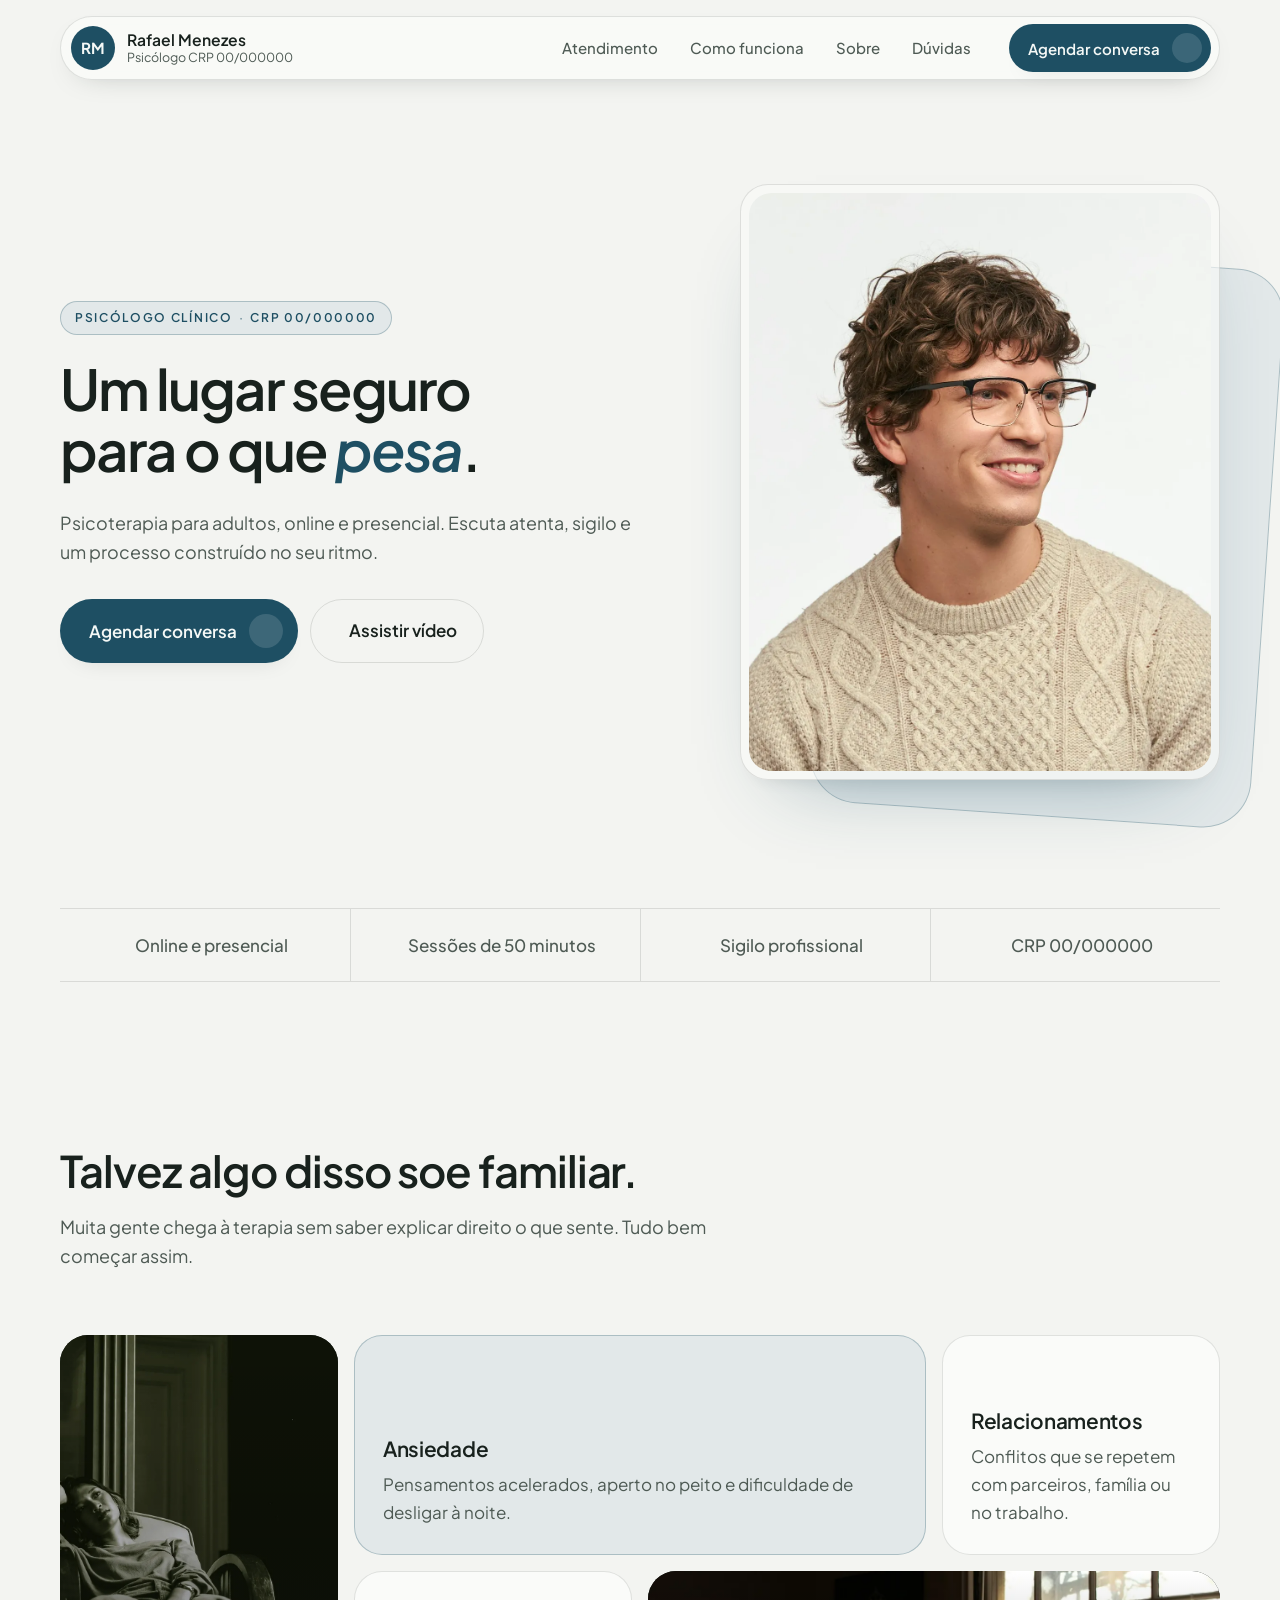
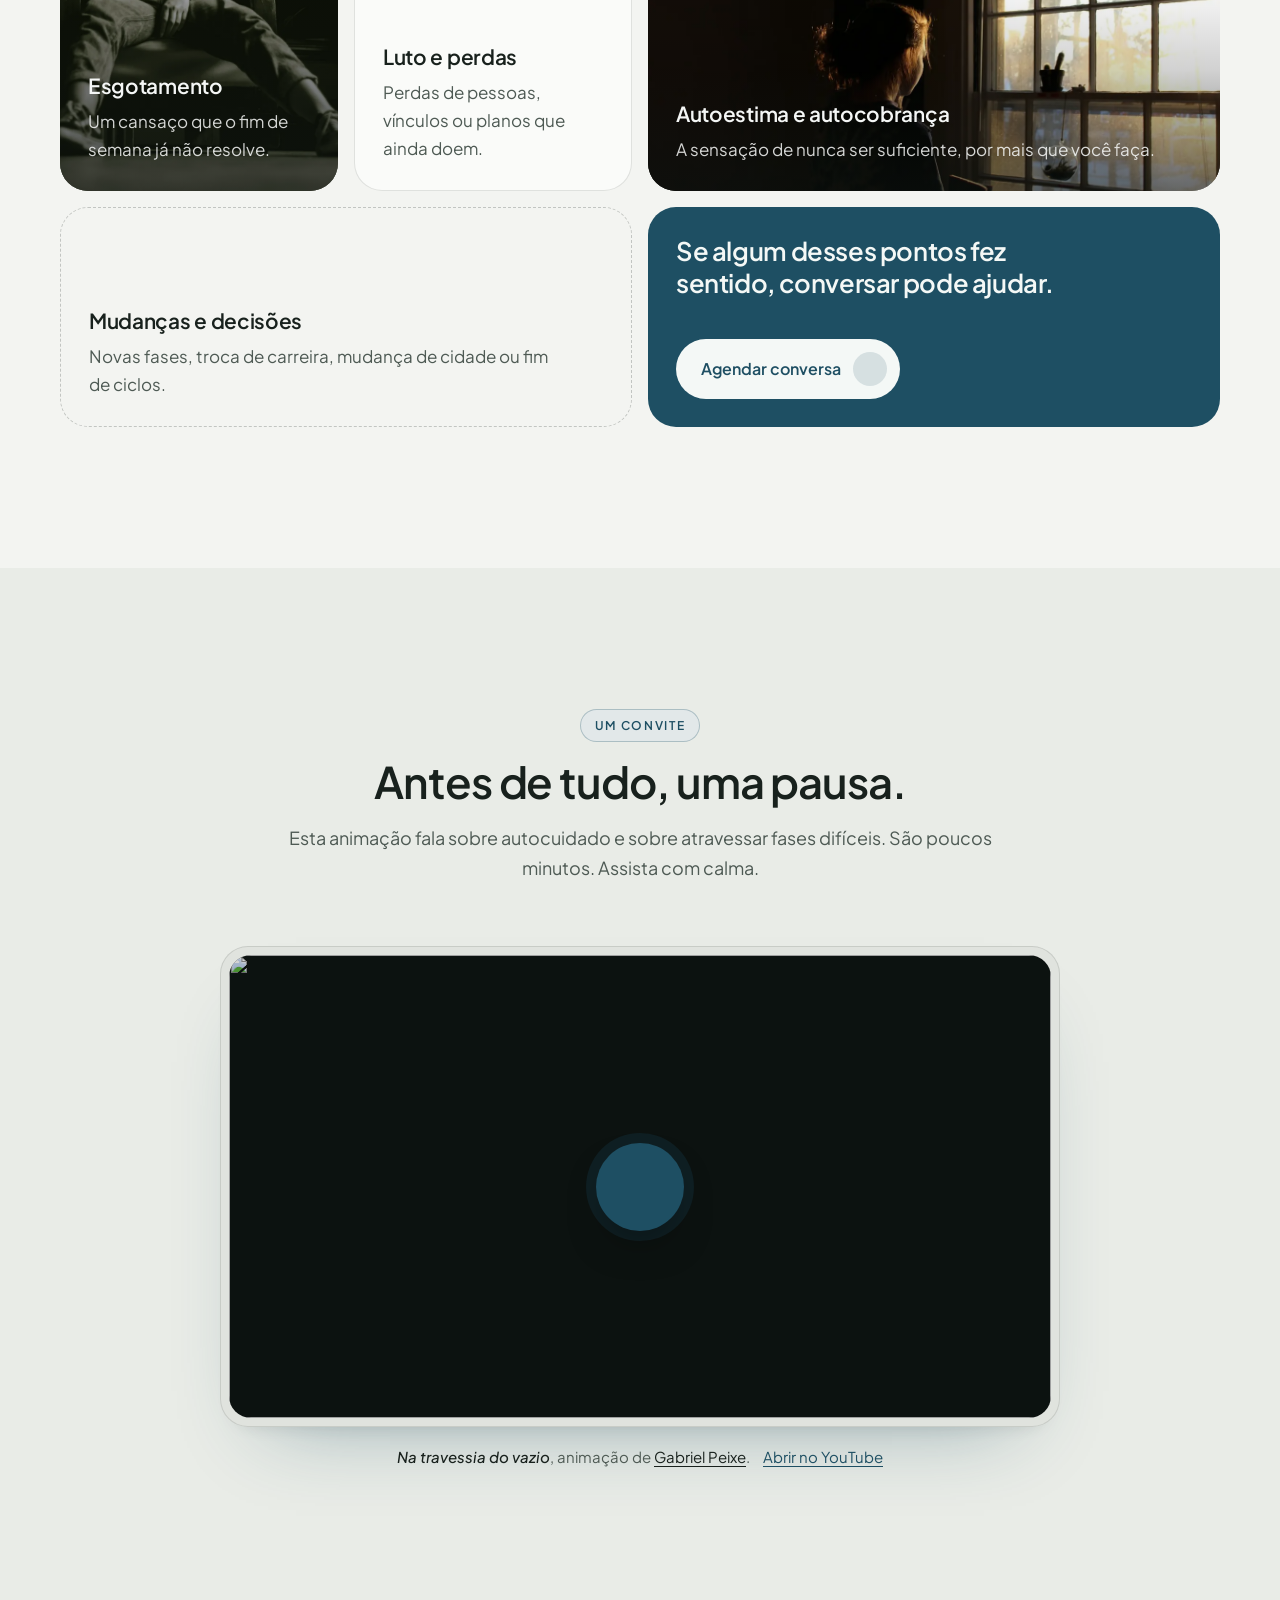
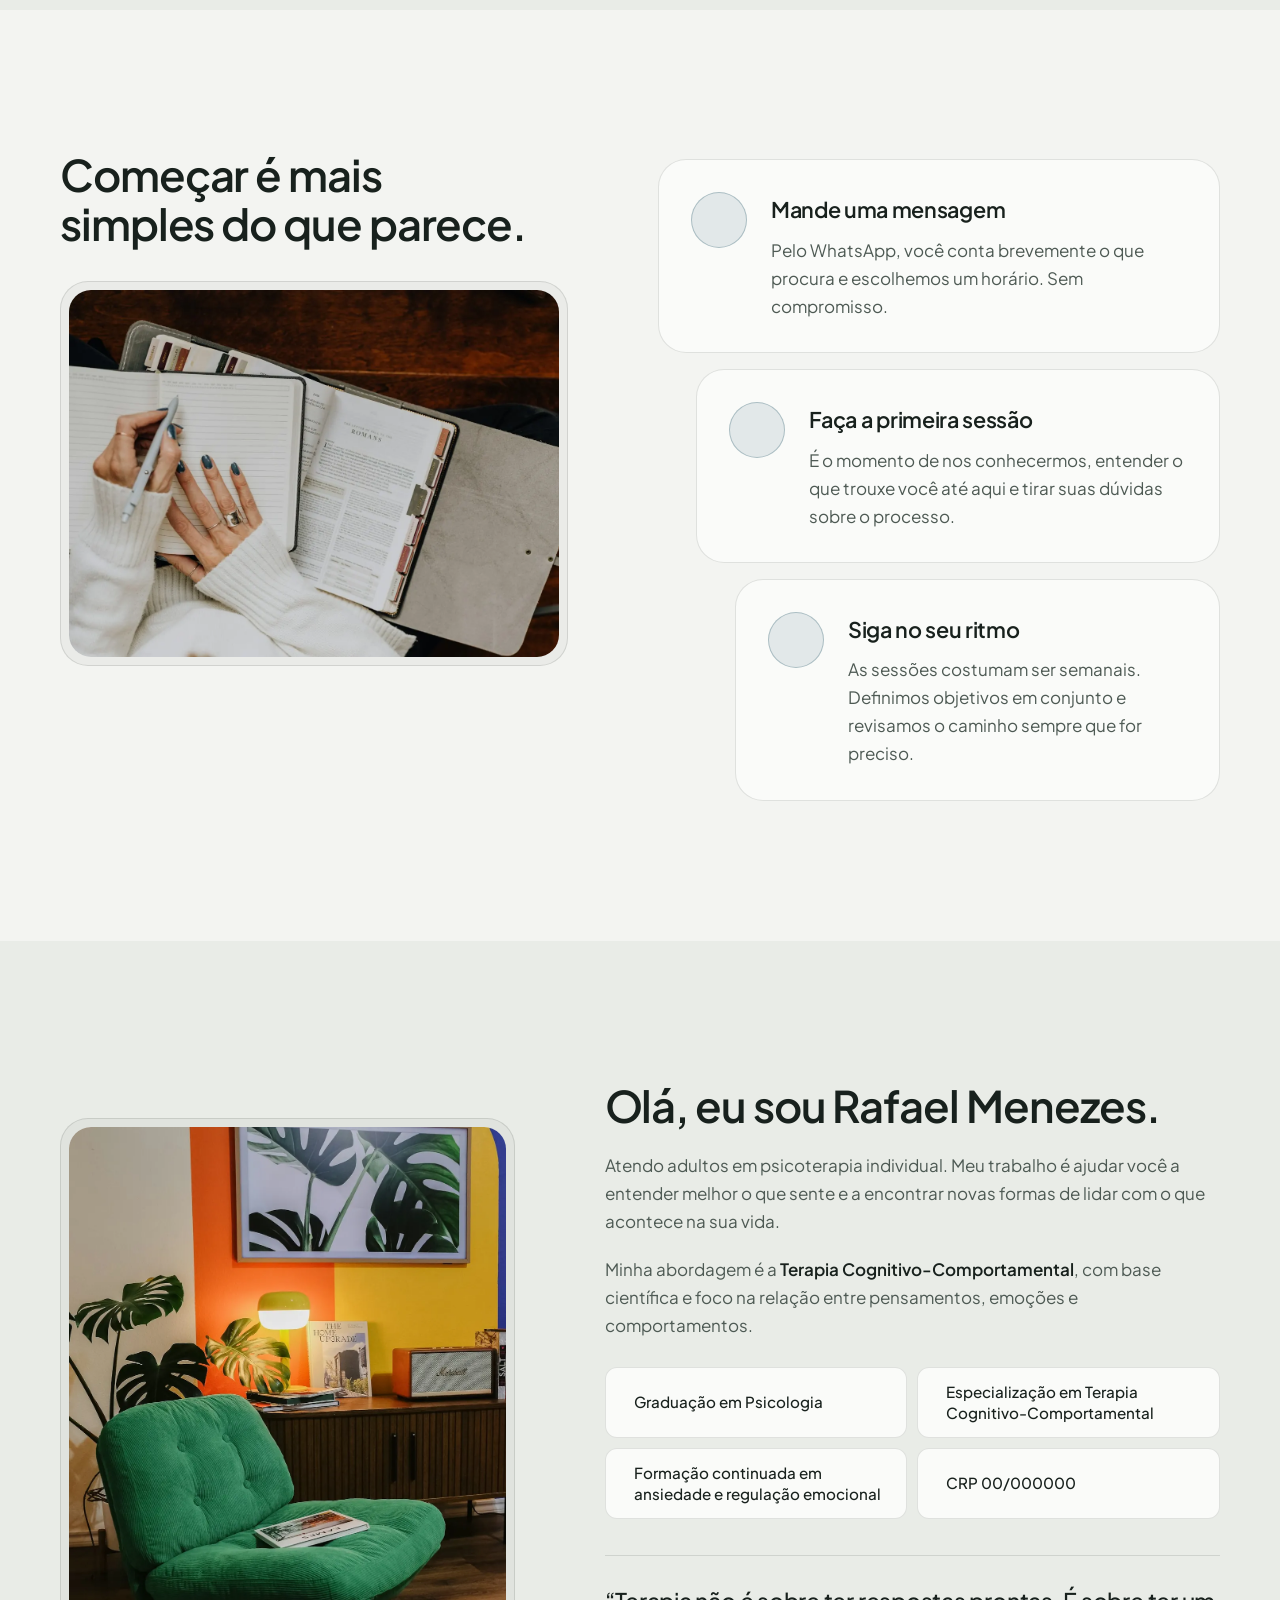
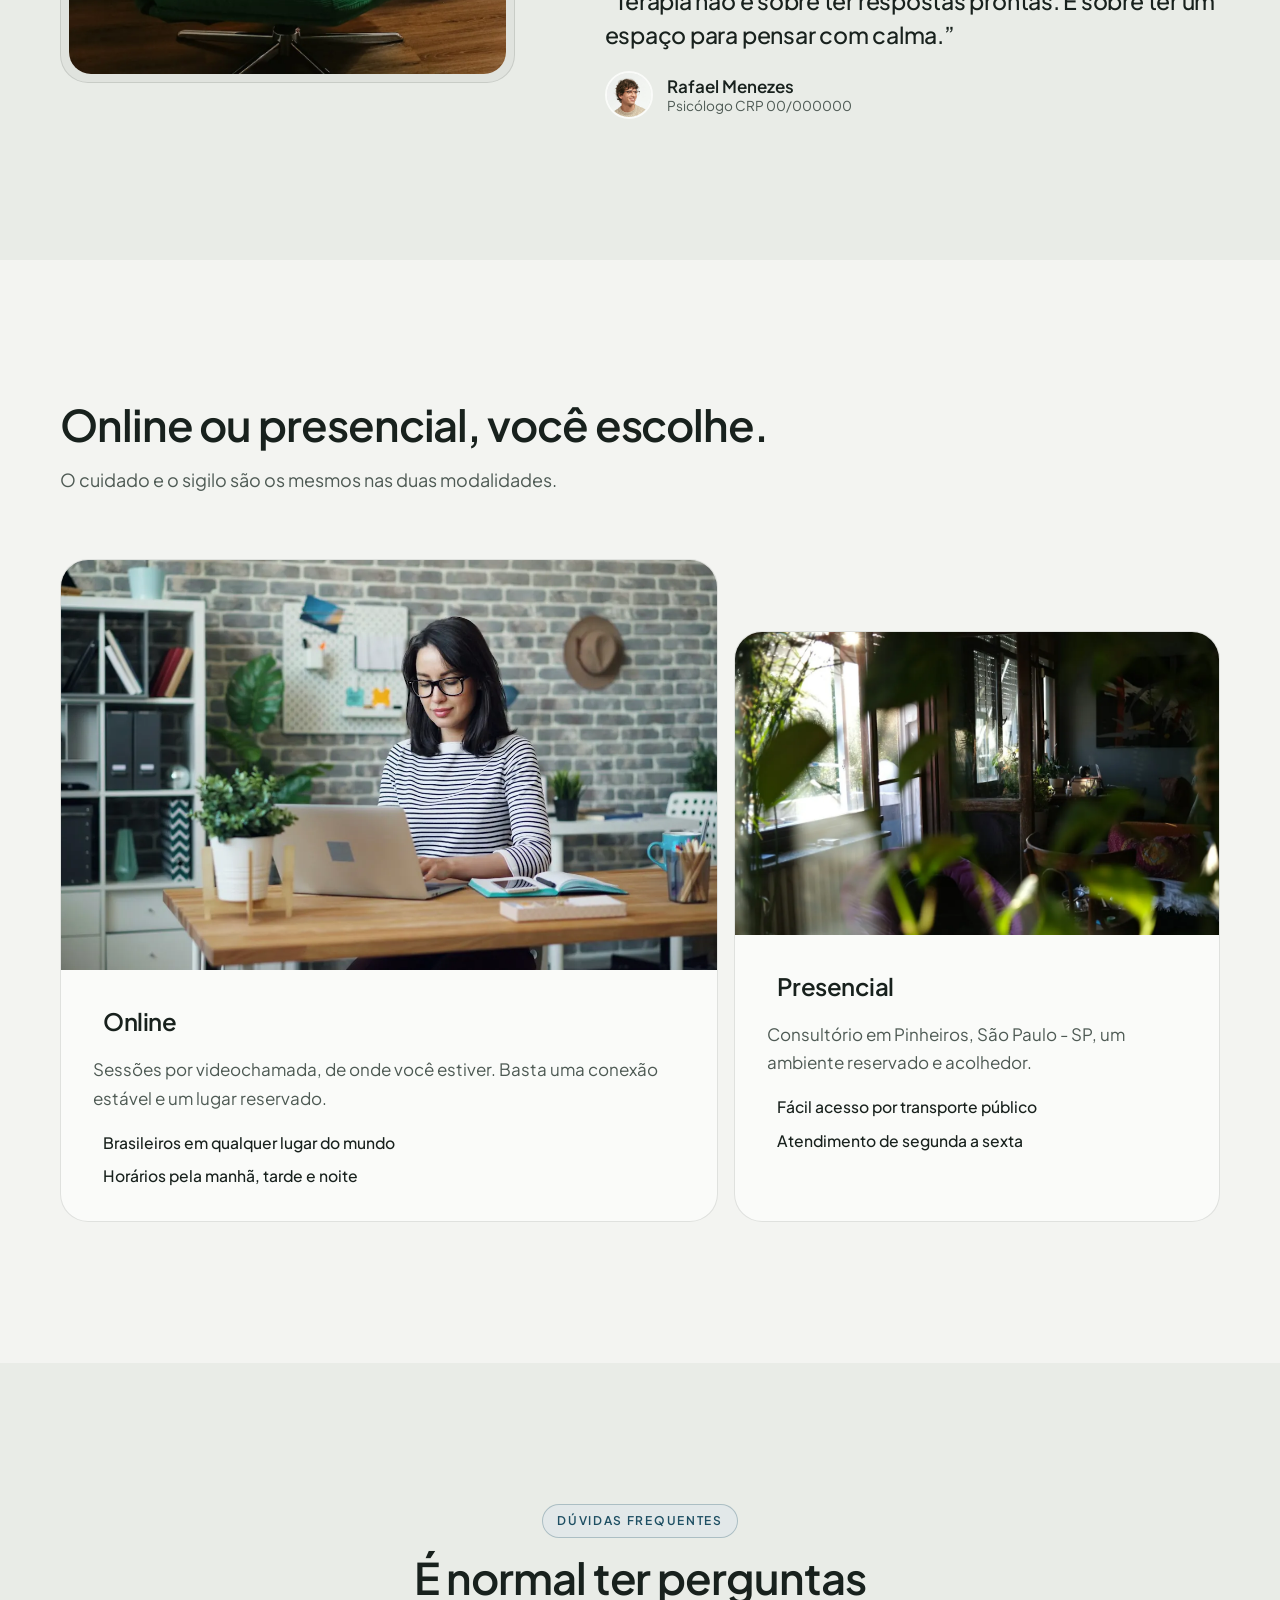
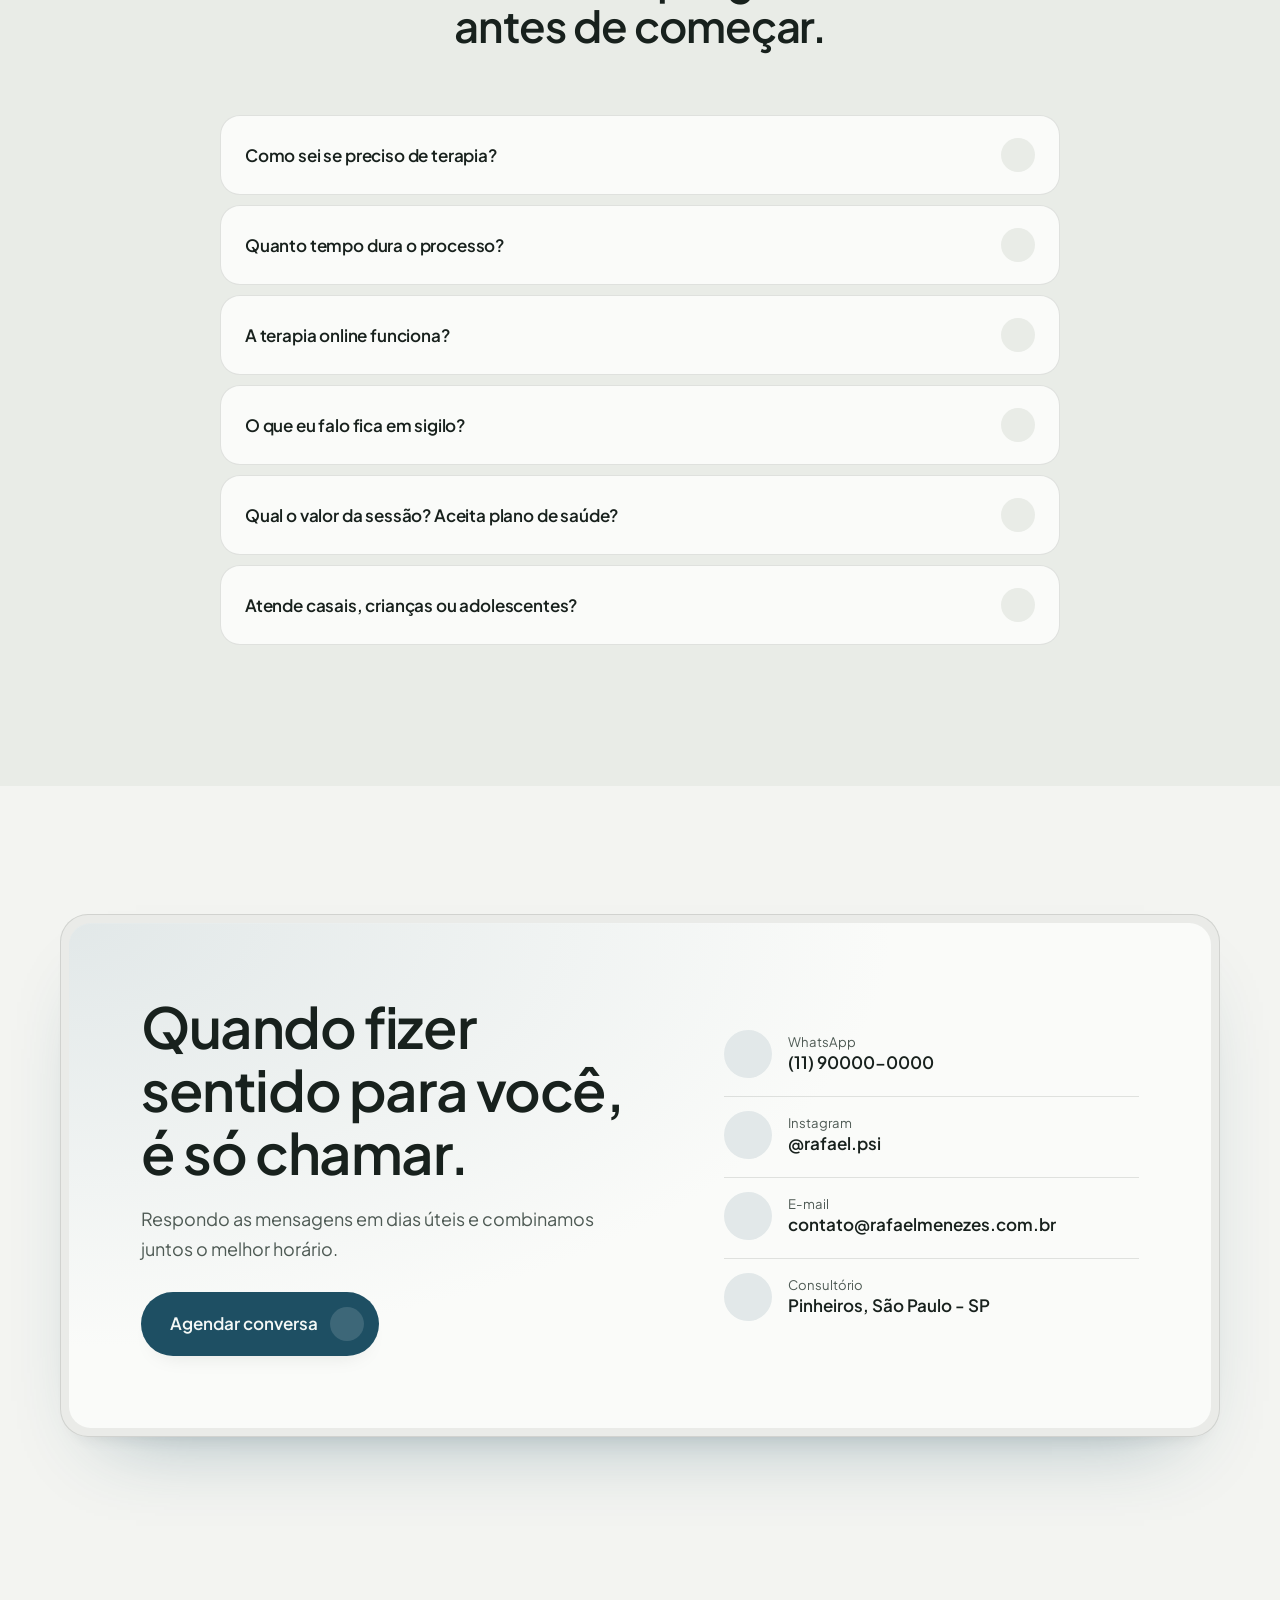
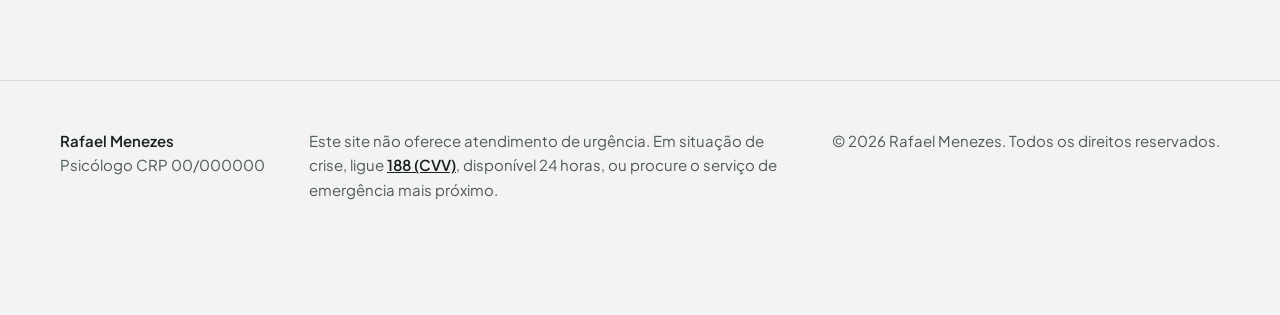
==== psicologo/index.html @ 0beab561 "Separa as páginas em links próprios e remove a personalização Psicóloga e psicólogo passam a ter pas" ====
<!doctype html>
<html lang="pt-BR" data-cor="petroleo">
<head>
  <meta charset="utf-8">
  <meta name="viewport" content="width=device-width, initial-scale=1">
  <title>Rafael Menezes | Psicólogo</title>
  <meta name="description" content="Psicoterapia para adultos, online e presencial. Escuta atenta, sigilo e um processo construído no seu ritmo.">
  <meta name="theme-color" content="#F3F4F1" media="(prefers-color-scheme: light)">
  <meta name="theme-color" content="#0F1412" media="(prefers-color-scheme: dark)">

  <meta property="og:type" content="website">
  <meta property="og:title" content="Rafael Menezes | Psicólogo">
  <meta property="og:description" content="Psicoterapia para adultos, online e presencial.">
  <meta property="og:image" content="../assets/img/psicologo.webp">

  <link rel="icon" href="data:image/svg+xml,%3Csvg xmlns=%22http://www.w3.org/2000/svg%22 viewBox=%220 0 64 64%22%3E%3Ccircle cx=%2232%22 cy=%2232%22 r=%2232%22 fill=%22%231E4F63%22/%3E%3Cpath d=%22M32 46c-9-6-14-11-14-17a7 7 0 0 1 14-2 7 7 0 0 1 14 2c0 6-5 11-14 17z%22 fill=%22%23F4F8F6%22/%3E%3C/svg%3E">
  <link rel="preconnect" href="https://fonts.googleapis.com">
  <link rel="preconnect" href="https://fonts.gstatic.com" crossorigin>
  <link href="https://fonts.googleapis.com/css2?family=Plus+Jakarta+Sans:ital,wght@0,400;0,500;0,600;0,700;1,500;1,600&display=swap" rel="stylesheet">
  <link rel="preload" as="image" href="../assets/img/psicologo.webp">
  <link rel="stylesheet" href="../assets/css/style.css">
  <script src="https://unpkg.com/@phosphor-icons/web@2.1.1" defer></script>
  <script>document.documentElement.classList.add('js');</script>
</head>
<body>

  <a class="skip-link" href="#conteudo">Pular para o conteúdo</a>

  <!-- NAVEGAÇÃO -->
  <header class="nav" id="topo">
    <div class="nav__pill">
      <a href="#topo" class="brand" aria-label="Início">
        <span class="brand__mark" aria-hidden="true">RM</span>
        <span class="brand__text">
          <strong>Rafael Menezes</strong>
          <small><span>Psicólogo</span> <span>CRP 00/000000</span></small>
        </span>
      </a>

      <nav class="nav__links" aria-label="Seções">
        <a href="#atendimento">Atendimento</a>
        <a href="#como-funciona">Como funciona</a>
        <a href="#sobre">Sobre</a>
        <a href="#duvidas">Dúvidas</a>
      </nav>

      <a class="btn btn--primary btn--sm nav__cta" href="https://wa.me/5511900000000?text=Ol%C3%A1%2C%20Rafael%21%20Encontrei%20seu%20site%20e%20gostaria%20de%20agendar%20uma%20conversa." target="_blank" rel="noopener">
        Agendar conversa
        <span class="btn__icon"><i class="ph-light ph-arrow-up-right"></i></span>
      </a>

      <button class="nav__toggle" type="button" aria-label="Abrir menu" aria-expanded="false" aria-controls="menu-mobile">
        <span></span><span></span>
      </button>
    </div>

    <div class="menu-mobile" id="menu-mobile" hidden>
      <nav aria-label="Menu">
        <a href="#atendimento">Atendimento</a>
        <a href="#como-funciona">Como funciona</a>
        <a href="#sobre">Sobre</a>
        <a href="#duvidas">Dúvidas</a>
        <a href="https://wa.me/5511900000000?text=Ol%C3%A1%2C%20Rafael%21%20Encontrei%20seu%20site%20e%20gostaria%20de%20agendar%20uma%20conversa." target="_blank" rel="noopener" class="btn btn--primary">
          Agendar conversa
          <span class="btn__icon"><i class="ph-light ph-arrow-up-right"></i></span>
        </a>
      </nav>
    </div>
  </header>

  <main id="conteudo">

    <!-- HERO -->
    <section class="hero" id="hero">
      <div class="container hero__grid">
        <div class="hero__copy">
          <p class="eyebrow load-in" style="--i:0"><span>Psicólogo clínico</span> <span class="sep" aria-hidden="true">·</span> <span>CRP 00/000000</span></p>
          <h1 class="hero__title load-in" style="--i:1">Um lugar seguro para o que <em>pesa</em>.</h1>
          <p class="hero__sub load-in" style="--i:2">Psicoterapia para adultos, online e presencial. Escuta atenta, sigilo e um processo construído no seu ritmo.</p>
          <div class="hero__actions load-in" style="--i:3">
            <a class="btn btn--primary btn--lg" href="https://wa.me/5511900000000?text=Ol%C3%A1%2C%20Rafael%21%20Encontrei%20seu%20site%20e%20gostaria%20de%20agendar%20uma%20conversa." target="_blank" rel="noopener">
              Agendar conversa
              <span class="btn__icon"><i class="ph-light ph-arrow-up-right"></i></span>
            </a>
            <a class="btn btn--ghost btn--lg" href="#pausa">
              <i class="ph-light ph-play-circle"></i>
              Assistir vídeo
            </a>
          </div>
        </div>

        <div class="hero__media load-in" style="--i:2">
          <div class="bezel bezel--tall">
            <div class="bezel__core">
              <img src="../assets/img/psicologo.webp" width="1100" height="1375"
                   alt="Retrato de Rafael Menezes sorrindo" fetchpriority="high">
            </div>
          </div>
          <div class="hero__blob" aria-hidden="true"></div>
        </div>
      </div>
    </section>

    <!-- FAIXA DE CONFIANÇA -->
    <section class="facts" aria-label="Informações do atendimento">
      <div class="container">
        <ul class="facts__list">
          <li><i class="ph-light ph-video-camera"></i><span>Online e presencial</span></li>
          <li><i class="ph-light ph-clock"></i><span>Sessões de 50 minutos</span></li>
          <li><i class="ph-light ph-lock-simple"></i><span>Sigilo profissional</span></li>
          <li><i class="ph-light ph-identification-card"></i><span>CRP 00/000000</span></li>
        </ul>
      </div>
    </section>

    <!-- IDENTIFICAÇÃO (BENTO) -->
    <section class="section" id="atendimento">
      <div class="container">
        <header class="section__head reveal">
          <h2 class="h2">Talvez algo disso soe familiar.</h2>
          <p class="lead">Muita gente chega à terapia sem saber explicar direito o que sente. Tudo bem começar assim.</p>
        </header>

        <div class="bento">
          <article class="tile tile--img tile--tall reveal">
            <img src="../assets/img/cansaco.webp" alt="Pessoa exausta, largada em uma poltrona" loading="lazy" width="1000" height="1250">
            <div class="tile__body">
              <i class="ph-light ph-battery-low"></i>
              <h3>Esgotamento</h3>
              <p>Um cansaço que o fim de semana já não resolve.</p>
            </div>
          </article>

          <article class="tile tile--soft tile--wide reveal">
            <i class="ph-light ph-wind"></i>
            <h3>Ansiedade</h3>
            <p>Pensamentos acelerados, aperto no peito e dificuldade de desligar à noite.</p>
          </article>

          <article class="tile reveal">
            <i class="ph-light ph-users-three"></i>
            <h3>Relacionamentos</h3>
            <p>Conflitos que se repetem com parceiros, família ou no trabalho.</p>
          </article>

          <article class="tile reveal">
            <i class="ph-light ph-flower-lotus"></i>
            <h3>Luto e perdas</h3>
            <p>Perdas de pessoas, vínculos ou planos que ainda doem.</p>
          </article>

          <article class="tile tile--img tile--wide reveal">
            <img src="../assets/img/janela.webp" alt="Pessoa olhando pela janela em um cômodo à meia-luz" loading="lazy" width="1200" height="800">
            <div class="tile__body">
              <i class="ph-light ph-mirror"></i>
              <h3>Autoestima e autocobrança</h3>
              <p>A sensação de nunca ser suficiente, por mais que você faça.</p>
            </div>
          </article>

          <article class="tile tile--wide tile--line reveal">
            <i class="ph-light ph-signpost"></i>
            <h3>Mudanças e decisões</h3>
            <p>Novas fases, troca de carreira, mudança de cidade ou fim de ciclos.</p>
          </article>

          <article class="tile tile--accent tile--wide reveal">
            <h3>Se algum desses pontos fez sentido, conversar pode ajudar.</h3>
            <a class="btn btn--inverse" href="https://wa.me/5511900000000?text=Ol%C3%A1%2C%20Rafael%21%20Encontrei%20seu%20site%20e%20gostaria%20de%20agendar%20uma%20conversa." target="_blank" rel="noopener">
              Agendar conversa
              <span class="btn__icon"><i class="ph-light ph-arrow-up-right"></i></span>
            </a>
          </article>
        </div>
      </div>
    </section>

    <!-- VÍDEO -->
    <section class="section section--tint" id="pausa">
      <div class="container container--narrow">
        <header class="section__head section__head--center reveal">
          <p class="eyebrow">Um convite</p>
          <h2 class="h2">Antes de tudo, uma pausa.</h2>
          <p class="lead">Esta animação fala sobre autocuidado e sobre atravessar fases difíceis. São poucos minutos. Assista com calma.</p>
        </header>

        <div class="bezel bezel--video reveal">
          <div class="bezel__core">
            <div class="video" data-video-id="ufQ3LJzSdsc" data-video-title="Na travessia do vazio | Animação sobre autocuidado e saúde mental">
              <button class="video__facade" type="button" aria-label="Reproduzir vídeo: Na travessia do vazio">
                <img src="https://i.ytimg.com/vi/ufQ3LJzSdsc/maxresdefault.jpg" alt="" loading="lazy" width="1280" height="720">
                <span class="video__play"><i class="ph-fill ph-play"></i></span>
              </button>
            </div>
          </div>
        </div>
        <p class="video__credit reveal">
          <em>Na travessia do vazio</em>, animação de
          <a href="https://www.youtube.com/@gabrielhpexe" target="_blank" rel="noopener">Gabriel Peixe</a>.
          <a href="https://www.youtube.com/watch?v=ufQ3LJzSdsc" target="_blank" rel="noopener">Abrir no YouTube</a>
        </p>
      </div>
    </section>

    <!-- COMO FUNCIONA -->
    <section class="section" id="como-funciona">
      <div class="container steps">
        <div class="steps__aside">
          <div class="steps__sticky reveal">
            <h2 class="h2">Começar é mais simples do que parece.</h2>
            <div class="bezel">
              <div class="bezel__core">
                <img src="../assets/img/caderno.webp" alt="Mãos fazendo anotações em um caderno" loading="lazy" width="1400" height="933">
              </div>
            </div>
          </div>
        </div>

        <ol class="steps__list">
          <li class="step reveal">
            <span class="step__icon"><i class="ph-light ph-chat-circle-text"></i></span>
            <div>
              <h3>Mande uma mensagem</h3>
              <p>Pelo WhatsApp, você conta brevemente o que procura e escolhemos um horário. Sem compromisso.</p>
            </div>
          </li>
          <li class="step reveal">
            <span class="step__icon"><i class="ph-light ph-armchair"></i></span>
            <div>
              <h3>Faça a primeira sessão</h3>
              <p>É o momento de nos conhecermos, entender o que trouxe você até aqui e tirar suas dúvidas sobre o processo.</p>
            </div>
          </li>
          <li class="step reveal">
            <span class="step__icon"><i class="ph-light ph-path"></i></span>
            <div>
              <h3>Siga no seu ritmo</h3>
              <p>As sessões costumam ser semanais. Definimos objetivos em conjunto e revisamos o caminho sempre que for preciso.</p>
            </div>
          </li>
        </ol>
      </div>
    </section>

    <!-- SOBRE -->
    <section class="section section--tint" id="sobre">
      <div class="container about">
        <div class="about__media reveal">
          <div class="bezel bezel--tall">
            <div class="bezel__core">
              <img src="../assets/img/consultorio-poltrona.webp" alt="Poltrona verde em um consultório com plantas e luz quente" loading="lazy" width="1100" height="1685">
            </div>
          </div>
        </div>

        <div class="about__copy">
          <h2 class="h2 reveal">Olá, eu sou <span>Rafael Menezes</span>.</h2>
          <p class="reveal">Atendo adultos em psicoterapia individual. Meu trabalho é ajudar você a entender melhor o que sente e a encontrar novas formas de lidar com o que acontece na sua vida.</p>
          <p class="reveal">Minha abordagem é a <strong>Terapia Cognitivo-Comportamental</strong>, com base científica e foco na relação entre pensamentos, emoções e comportamentos.</p>

          <ul class="creds reveal">
            <li><i class="ph-light ph-graduation-cap"></i><span>Graduação em Psicologia</span></li>
            <li><i class="ph-light ph-certificate"></i><span>Especialização em <span>Terapia Cognitivo-Comportamental</span></span></li>
            <li><i class="ph-light ph-books"></i><span>Formação continuada em ansiedade e regulação emocional</span></li>
            <li><i class="ph-light ph-identification-card"></i><span>CRP 00/000000</span></li>
          </ul>

          <figure class="quote reveal">
            <blockquote>“Terapia não é sobre ter respostas prontas. É sobre ter um espaço para pensar com calma.”</blockquote>
            <figcaption>
              <img src="../assets/img/psicologo.webp" alt="" width="48" height="48" loading="lazy">
              <span><strong>Rafael Menezes</strong><small><span>Psicólogo</span> <span>CRP 00/000000</span></small></span>
            </figcaption>
          </figure>
        </div>
      </div>
    </section>

    <!-- MODALIDADES -->
    <section class="section" id="modalidades">
      <div class="container">
        <header class="section__head reveal">
          <h2 class="h2">Online ou presencial, você escolhe.</h2>
          <p class="lead">O cuidado e o sigilo são os mesmos nas duas modalidades.</p>
        </header>

        <div class="modes">
          <article class="mode reveal">
            <div class="mode__img">
              <img src="../assets/img/online.webp" alt="Pessoa em videochamada no notebook em um escritório em casa" loading="lazy" width="1400" height="788">
            </div>
            <div class="mode__body">
              <h3><i class="ph-light ph-video-camera"></i> Online</h3>
              <p>Sessões por videochamada, de onde você estiver. Basta uma conexão estável e um lugar reservado.</p>
              <ul>
                <li><i class="ph-light ph-check"></i> Brasileiros em qualquer lugar do mundo</li>
                <li><i class="ph-light ph-check"></i> Horários pela manhã, tarde e noite</li>
              </ul>
            </div>
          </article>

          <article class="mode reveal">
            <div class="mode__img">
              <img src="../assets/img/consultorio-luz.webp" alt="Ambiente iluminado pelo sol, com muitas plantas" loading="lazy" width="1200" height="800">
            </div>
            <div class="mode__body">
              <h3><i class="ph-light ph-map-pin"></i> Presencial</h3>
              <p>Consultório em <span>Pinheiros, São Paulo - SP</span>, um ambiente reservado e acolhedor.</p>
              <ul>
                <li><i class="ph-light ph-check"></i> Fácil acesso por transporte público</li>
                <li><i class="ph-light ph-check"></i> Atendimento de segunda a sexta</li>
              </ul>
            </div>
          </article>
        </div>
      </div>
    </section>

    <!-- DÚVIDAS -->
    <section class="section section--tint" id="duvidas">
      <div class="container container--narrow">
        <header class="section__head section__head--center reveal">
          <p class="eyebrow">Dúvidas frequentes</p>
          <h2 class="h2">É normal ter perguntas antes de começar.</h2>
        </header>

        <div class="faq">
          <div class="faq__item reveal">
            <h3>
              <button type="button" aria-expanded="false" aria-controls="faq-1" id="faq-1-btn">
                Como sei se preciso de terapia?
                <i class="ph-light ph-plus"></i>
              </button>
            </h3>
            <div class="faq__panel" id="faq-1" role="region" aria-labelledby="faq-1-btn">
              <div><p>Não é preciso estar em crise para buscar terapia. Se algo tem ocupado muito espaço na sua cabeça ou afetado sua rotina, já é um bom motivo para conversar.</p></div>
            </div>
          </div>

          <div class="faq__item reveal">
            <h3>
              <button type="button" aria-expanded="false" aria-controls="faq-2" id="faq-2-btn">
                Quanto tempo dura o processo?
                <i class="ph-light ph-plus"></i>
              </button>
            </h3>
            <div class="faq__panel" id="faq-2" role="region" aria-labelledby="faq-2-btn">
              <div><p>Depende dos seus objetivos e de como você vive o processo. Não existe prazo imposto: revisamos o caminho em conjunto, sempre que fizer sentido.</p></div>
            </div>
          </div>

          <div class="faq__item reveal">
            <h3>
              <button type="button" aria-expanded="false" aria-controls="faq-3" id="faq-3-btn">
                A terapia online funciona?
                <i class="ph-light ph-plus"></i>
              </button>
            </h3>
            <div class="faq__panel" id="faq-3" role="region" aria-labelledby="faq-3-btn">
              <div><p>Sim. O atendimento psicológico online é regulamentado pelo Conselho Federal de Psicologia e segue os mesmos princípios éticos e de sigilo do presencial.</p></div>
            </div>
          </div>

          <div class="faq__item reveal">
            <h3>
              <button type="button" aria-expanded="false" aria-controls="faq-4" id="faq-4-btn">
                O que eu falo fica em sigilo?
                <i class="ph-light ph-plus"></i>
              </button>
            </h3>
            <div class="faq__panel" id="faq-4" role="region" aria-labelledby="faq-4-btn">
              <div><p>Sim. O sigilo é um dever previsto no Código de Ética Profissional do Psicólogo. O que é dito em sessão fica entre nós, salvo nas exceções previstas em lei.</p></div>
            </div>
          </div>

          <div class="faq__item reveal">
            <h3>
              <button type="button" aria-expanded="false" aria-controls="faq-5" id="faq-5-btn">
                Qual o valor da sessão? Aceita plano de saúde?
                <i class="ph-light ph-plus"></i>
              </button>
            </h3>
            <div class="faq__panel" id="faq-5" role="region" aria-labelledby="faq-5-btn">
              <div><p>Valores e formas de pagamento são informados no primeiro contato. O atendimento é particular, com recibo para você solicitar reembolso ao seu plano, quando ele oferecer essa opção.</p></div>
            </div>
          </div>

          <div class="faq__item reveal">
            <h3>
              <button type="button" aria-expanded="false" aria-controls="faq-6" id="faq-6-btn">
                Atende casais, crianças ou adolescentes?
                <i class="ph-light ph-plus"></i>
              </button>
            </h3>
            <div class="faq__panel" id="faq-6" role="region" aria-labelledby="faq-6-btn">
              <div><p>No momento, o atendimento é individual e voltado a adultos. Se você procura outro tipo de acompanhamento, posso indicar colegas de confiança.</p></div>
            </div>
          </div>
        </div>
      </div>
    </section>

    <!-- CONTATO -->
    <section class="section contact" id="contato">
      <div class="container">
        <div class="contact__card bezel reveal">
          <div class="bezel__core contact__core">
            <div class="contact__copy">
              <h2 class="h2 h2--xl">Quando fizer sentido para você, é só chamar.</h2>
              <p class="lead">Respondo as mensagens em dias úteis e combinamos juntos o melhor horário.</p>
              <a class="btn btn--primary btn--lg" href="https://wa.me/5511900000000?text=Ol%C3%A1%2C%20Rafael%21%20Encontrei%20seu%20site%20e%20gostaria%20de%20agendar%20uma%20conversa." target="_blank" rel="noopener">
                Agendar conversa
                <span class="btn__icon"><i class="ph-light ph-arrow-up-right"></i></span>
              </a>
            </div>

            <ul class="contact__list">
              <li>
                <i class="ph-light ph-whatsapp-logo"></i>
                <span><small>WhatsApp</small><a href="https://wa.me/5511900000000?text=Ol%C3%A1%2C%20Rafael%21%20Encontrei%20seu%20site%20e%20gostaria%20de%20agendar%20uma%20conversa." target="_blank" rel="noopener">(11) 90000-0000</a></span>
              </li>
              <li>
                <i class="ph-light ph-instagram-logo"></i>
                <span><small>Instagram</small><a href="https://instagram.com/rafael.psi" target="_blank" rel="noopener">@rafael.psi</a></span>
              </li>
              <li>
                <i class="ph-light ph-envelope-simple"></i>
                <span><small>E-mail</small><a href="mailto:contato@rafaelmenezes.com.br">contato@rafaelmenezes.com.br</a></span>
              </li>
              <li>
                <i class="ph-light ph-map-pin"></i>
                <span><small>Consultório</small><span>Pinheiros, São Paulo - SP</span></span>
              </li>
            </ul>
          </div>
        </div>
      </div>
    </section>
  </main>

  <footer class="footer">
    <div class="container footer__grid">
      <p class="footer__id">
        <strong>Rafael Menezes</strong><br>
        <span>Psicólogo</span> <span>CRP 00/000000</span>
      </p>
      <p class="footer__crisis">
        <i class="ph-light ph-lifebuoy"></i>
        <span>Este site não oferece atendimento de urgência. Em situação de crise, ligue <a href="tel:188">188 (CVV)</a>, disponível 24 horas, ou procure o serviço de emergência mais próximo.</span>
      </p>
      <p class="footer__copy">© <span data-year>2026</span> <span>Rafael Menezes</span>. Todos os direitos reservados.</p>
    </div>
  </footer>

  <a class="fab" href="https://wa.me/5511900000000?text=Ol%C3%A1%2C%20Rafael%21%20Encontrei%20seu%20site%20e%20gostaria%20de%20agendar%20uma%20conversa." target="_blank" rel="noopener" aria-label="Agendar conversa pelo WhatsApp">
    <i class="ph-light ph-whatsapp-logo"></i>
  </a>

  <script src="../assets/js/main.js" defer></script>
</body>
</html>
---- assets/css/style.css ----
/* ==========================================================================
   Landing page para psicólogos
   Sistema de forma: cartões 28px (externo) / 22px (interno), botões em pílula,
   campos 12px. Uma cor de destaque por página, definida em <html data-cor>.
   ========================================================================== */

/* ---------- Tokens ---------- */
:root {
  --bg: #F3F4F1;
  --surface: #FAFBF9;
  --surface-2: #E9ECE7;
  --text: #18211D;
  --muted: #4E5A54;
  --line: rgb(24 33 29 / .12);
  --scrim: rgb(12 17 15 / .62);

  --accent-l: #2F5D4E;
  --accent-d: #8CC2AD;
  --accent: var(--accent-l);
  --on-accent: #F4F8F6;

  --accent-soft: color-mix(in srgb, var(--accent) 11%, var(--surface));
  --accent-line: color-mix(in srgb, var(--accent) 28%, transparent);
  --shadow: 0 40px 80px -48px color-mix(in srgb, var(--accent) 45%, transparent),
            0 12px 24px -18px rgb(24 33 29 / .18);

  --r-outer: 28px;
  --r-inner: 22px;
  --r-field: 12px;

  --ease: cubic-bezier(.16, 1, .3, 1);
  --ease-spring: cubic-bezier(.32, .72, 0, 1);

  --font: "Plus Jakarta Sans", ui-sans-serif, system-ui, sans-serif;
  --container: 1240px;
  --gutter: clamp(16px, 4vw, 40px);

  color-scheme: light;
}

/* Paleta da página do psicólogo (a padrão, sálvia, está acima) */
[data-cor="petroleo"]  { --accent-l: #1E4F63; --accent-d: #86BCD1; }

@media (prefers-color-scheme: dark) {
  :root:not([data-theme="light"]) {
    --bg: #0F1412;
    --surface: #161D1A;
    --surface-2: #1D2622;
    --text: #E8EEEA;
    --muted: #A5B2AB;
    --line: rgb(232 238 234 / .12);
    --scrim: rgb(8 11 10 / .66);
    --accent: var(--accent-d);
    --on-accent: #0F1412;
    --shadow: 0 40px 80px -48px rgb(0 0 0 / .7), 0 12px 24px -18px rgb(0 0 0 / .5);
    color-scheme: dark;
  }
}
:root[data-theme="dark"] {
  --bg: #0F1412;
  --surface: #161D1A;
  --surface-2: #1D2622;
  --text: #E8EEEA;
  --muted: #A5B2AB;
  --line: rgb(232 238 234 / .12);
  --scrim: rgb(8 11 10 / .66);
  --accent: var(--accent-d);
  --on-accent: #0F1412;
  --shadow: 0 40px 80px -48px rgb(0 0 0 / .7), 0 12px 24px -18px rgb(0 0 0 / .5);
  color-scheme: dark;
}

/* ---------- Base ---------- */
*, *::before, *::after { box-sizing: border-box; }
html { scroll-behavior: smooth; scroll-padding-top: 96px; -webkit-text-size-adjust: 100%; }
body {
  margin: 0;
  background: var(--bg);
  color: var(--text);
  font-family: var(--font);
  font-size: 1.0625rem;
  line-height: 1.65;
  -webkit-font-smoothing: antialiased;
  text-rendering: optimizeLegibility;
  overflow-x: clip;
}
img { display: block; max-width: 100%; height: auto; }
a { color: inherit; }
h1, h2, h3, p, ul, ol, figure, blockquote { margin: 0; }
ul, ol { padding: 0; list-style: none; }
button { font: inherit; color: inherit; }
i[class^="ph"] { line-height: 1; }

:focus-visible { outline: 2px solid var(--accent); outline-offset: 3px; border-radius: 6px; }

.skip-link {
  position: absolute; left: 16px; top: -60px; z-index: 100;
  background: var(--accent); color: var(--on-accent);
  padding: 10px 16px; border-radius: 999px; text-decoration: none; font-weight: 600;
}
.skip-link:focus { top: 16px; }

.container { width: 100%; max-width: var(--container); margin-inline: auto; padding-inline: var(--gutter); }
.container--narrow { max-width: 920px; }

/* ---------- Tipografia ---------- */
.eyebrow {
  display: inline-flex; align-items: center; gap: .5em;
  font-size: .75rem; font-weight: 600; letter-spacing: .14em; text-transform: uppercase;
  color: var(--accent);
  padding: 6px 14px; border-radius: 999px;
  background: var(--accent-soft); border: 1px solid var(--accent-line);
}
.eyebrow .sep { opacity: .6; }

.h2 {
  font-size: clamp(1.9rem, 3.4vw, 2.9rem);
  line-height: 1.12; letter-spacing: -.025em; font-weight: 600;
  text-wrap: balance;
}
.h2--xl { font-size: clamp(2.1rem, 4.4vw, 3.6rem); }
.lead { font-size: 1.125rem; color: var(--muted); max-width: 58ch; text-wrap: pretty; }
em { font-style: italic; font-weight: 600; color: var(--accent); }

/* ---------- Botões ---------- */
.btn {
  --btn-bg: var(--surface); --btn-fg: var(--text);
  display: inline-flex; align-items: center; justify-content: center; gap: 12px;
  white-space: nowrap;
  padding: 12px 12px 12px 24px;
  border-radius: 999px; border: 1px solid transparent;
  background: var(--btn-bg); color: var(--btn-fg);
  font-weight: 600; font-size: 1rem; line-height: 1; text-decoration: none;
  cursor: pointer;
  transition: transform .5s var(--ease-spring), background-color .4s var(--ease), box-shadow .5s var(--ease);
}
.btn:active { transform: scale(.98); }
.btn__icon {
  display: grid; place-items: center;
  width: 34px; height: 34px; border-radius: 999px;
  background: color-mix(in srgb, var(--btn-fg) 14%, transparent);
  font-size: 1.05rem;
  transition: transform .5s var(--ease-spring);
}
.btn:hover .btn__icon { transform: translate(2px, -2px) scale(1.06); }

.btn--primary { --btn-bg: var(--accent); --btn-fg: var(--on-accent); box-shadow: var(--shadow); }
.btn--primary:hover { --btn-bg: color-mix(in srgb, var(--accent) 88%, var(--text)); }
.btn--inverse { --btn-bg: var(--on-accent); --btn-fg: var(--accent); }
.btn--ghost {
  --btn-fg: var(--text); --btn-bg: transparent;
  border-color: var(--line); padding: 12px 22px;
}
.btn--ghost i { font-size: 1.35rem; color: var(--accent); }
.btn--ghost:hover { --btn-bg: var(--surface); }
.btn--sm { padding: 8px 8px 8px 18px; font-size: .9375rem; }
.btn--sm .btn__icon { width: 30px; height: 30px; }
.btn--lg { padding: 14px 14px 14px 28px; font-size: 1.0625rem; }
.btn--lg.btn--ghost { padding: 16px 26px; }

/* ---------- Bezel (moldura dupla) ---------- */
.bezel {
  padding: 8px; border-radius: var(--r-outer);
  background: color-mix(in srgb, var(--text) 4%, transparent);
  border: 1px solid var(--line);
}
.bezel__core {
  border-radius: var(--r-inner); overflow: hidden;
  background: var(--surface);
  box-shadow: inset 0 1px 1px rgb(255 255 255 / .12);
}
.bezel__core > img { width: 100%; height: 100%; object-fit: cover; }

/* ---------- Navegação ---------- */
.nav {
  position: fixed; inset: 16px 0 auto; z-index: 40;
  padding-inline: var(--gutter);
  pointer-events: none;
}
.nav__pill {
  pointer-events: auto;
  max-width: calc(var(--container) - 2 * var(--gutter));
  margin-inline: auto;
  display: flex; align-items: center; gap: 24px;
  height: 64px; padding: 0 8px 0 10px;
  border-radius: 999px;
  background: color-mix(in srgb, var(--surface) 78%, transparent);
  border: 1px solid var(--line);
  backdrop-filter: blur(18px) saturate(140%);
  -webkit-backdrop-filter: blur(18px) saturate(140%);
  box-shadow: 0 10px 30px -20px rgb(24 33 29 / .35);
}
@media (prefers-reduced-transparency: reduce) {
  .nav__pill { background: var(--surface); backdrop-filter: none; -webkit-backdrop-filter: none; }
}

.brand { display: flex; align-items: center; gap: 12px; text-decoration: none; min-width: 0; }
.brand__mark {
  flex: none; display: grid; place-items: center;
  width: 44px; height: 44px; border-radius: 999px;
  background: var(--accent); color: var(--on-accent);
  font-weight: 700; font-size: .95rem; letter-spacing: .02em;
}
.brand__text { display: grid; line-height: 1.2; min-width: 0; }
.brand__text strong { font-weight: 600; font-size: .98rem; white-space: nowrap; overflow: hidden; text-overflow: ellipsis; }
.brand__text small { color: var(--muted); font-size: .78rem; white-space: nowrap; }

.nav__links { display: flex; gap: 4px; margin-left: auto; }
.nav__links a {
  padding: 8px 14px; border-radius: 999px; text-decoration: none;
  font-size: .9375rem; font-weight: 500; color: var(--muted);
  transition: color .3s var(--ease), background-color .3s var(--ease);
}
.nav__links a:hover { color: var(--text); background: var(--surface-2); }

.nav__toggle {
  display: none; position: relative; margin-left: auto;
  width: 46px; height: 46px; border-radius: 999px;
  border: 1px solid var(--line); background: var(--surface); cursor: pointer;
}
.nav__toggle span {
  position: absolute; left: 14px; right: 14px; height: 1.5px; border-radius: 2px;
  background: var(--text);
  transition: transform .5s var(--ease-spring);
}
.nav__toggle span:first-child { transform: translateY(-4px); }
.nav__toggle span:last-child  { transform: translateY(4px); }
.nav__toggle[aria-expanded="true"] span:first-child { transform: rotate(45deg); }
.nav__toggle[aria-expanded="true"] span:last-child  { transform: rotate(-45deg); }

.menu-mobile {
  pointer-events: auto;
  position: fixed; inset: 0; z-index: -1;
  background: color-mix(in srgb, var(--bg) 92%, transparent);
  backdrop-filter: blur(24px); -webkit-backdrop-filter: blur(24px);
  display: grid; align-items: center;
  padding: 120px var(--gutter) 40px;
  opacity: 0; transition: opacity .5s var(--ease);
}
.menu-mobile[hidden] { display: none; }
.menu-mobile.is-open { opacity: 1; }
.menu-mobile nav { display: grid; gap: 8px; }
.menu-mobile a:not(.btn) {
  font-size: 2rem; font-weight: 600; letter-spacing: -.02em; text-decoration: none;
  padding: 6px 0;
}
.menu-mobile .btn { margin-top: 24px; justify-self: start; }
.menu-mobile nav > * { opacity: 0; transform: translateY(28px); transition: opacity .6s var(--ease), transform .7s var(--ease-spring); }
.menu-mobile.is-open nav > * { opacity: 1; transform: none; }
.menu-mobile.is-open nav > *:nth-child(2) { transition-delay: .05s; }
.menu-mobile.is-open nav > *:nth-child(3) { transition-delay: .1s; }
.menu-mobile.is-open nav > *:nth-child(4) { transition-delay: .15s; }
.menu-mobile.is-open nav > *:nth-child(5) { transition-delay: .2s; }

@media (max-width: 1080px) {
  .nav__links { display: none; }
  .nav__cta { margin-left: auto; }
}
@media (max-width: 720px) {
  .nav { inset: 10px 0 auto; padding-inline: 10px; }
  .nav__pill { height: 60px; gap: 12px; }
  .nav__cta { display: none; }
  .nav__toggle { display: block; }
  .brand__mark { width: 40px; height: 40px; }
}

/* ---------- Hero ---------- */
.hero { padding-top: 120px; padding-bottom: 56px; overflow-x: clip; }
.hero__grid {
  display: grid; grid-template-columns: 1.08fr .92fr; gap: clamp(32px, 6vw, 88px);
  align-items: center;
  min-height: calc(100dvh - 176px);
}
.hero__copy { display: grid; justify-items: start; gap: 24px; }
.hero__title {
  font-size: clamp(2.4rem, 4.4vw, 4rem);
  line-height: 1.08; letter-spacing: -.035em; font-weight: 600;
  max-width: 17ch; text-wrap: balance;
}
.hero__title em { display: inline-block; padding-bottom: .06em; }
.hero__sub { font-size: clamp(1.0625rem, 1.4vw, 1.25rem); color: var(--muted); max-width: 44ch; }
.hero__actions { display: flex; flex-wrap: wrap; gap: 12px; margin-top: 8px; }

.hero__media { position: relative; justify-self: end; width: min(100%, 480px); }
.hero__media .bezel { position: relative; z-index: 1; box-shadow: var(--shadow); background: color-mix(in srgb, var(--surface) 60%, transparent); }
.bezel--tall .bezel__core { aspect-ratio: 4 / 5; }
.hero__blob {
  position: absolute; z-index: 0;
  inset: 12% -10% -6% 18%;
  border-radius: 48px;
  background: var(--accent-soft);
  border: 1px solid var(--accent-line);
  transform: rotate(4deg);
}

@media (max-width: 900px) {
  .hero { padding-top: 100px; }
  .hero__grid { grid-template-columns: 1fr; min-height: 0; gap: 40px; }
  .hero__media { justify-self: center; width: min(100%, 420px); }
  .hero__blob { inset: 10% -4% -4% 10%; }
}
@media (max-width: 520px) {
  .hero__actions { width: 100%; }
  .hero__actions .btn { width: 100%; justify-content: space-between; }
  .hero__actions .btn--ghost { justify-content: center; }
}

/* ---------- Faixa de fatos ---------- */
.facts { padding-block: 8px 24px; }
.facts__list {
  display: grid; grid-template-columns: repeat(4, 1fr);
  border-block: 1px solid var(--line);
}
.facts__list li {
  display: flex; align-items: center; justify-content: center; gap: 12px;
  padding: 22px 12px; font-weight: 500; color: var(--muted); text-align: center;
}
.facts__list li + li { border-left: 1px solid var(--line); }
.facts__list i { font-size: 1.5rem; color: var(--accent); }
@media (max-width: 820px) {
  .facts__list { grid-template-columns: 1fr 1fr; }
  .facts__list li:nth-child(3) { border-left: 0; }
  .facts__list li:nth-child(n+3) { border-top: 1px solid var(--line); }
  .facts__list li { justify-content: flex-start; font-size: .95rem; }
}

/* ---------- Seções ---------- */
.section { padding-block: clamp(80px, 11vw, 144px); }
.section--tint { background: var(--surface-2); }
.section__head { display: grid; gap: 16px; margin-bottom: clamp(40px, 5vw, 64px); max-width: 720px; }
.section__head--center { margin-inline: auto; justify-items: center; text-align: center; }
.section__head--center .lead { margin-inline: auto; }

/* ---------- Bento ---------- */
.bento {
  display: grid; gap: 16px;
  grid-template-columns: repeat(4, 1fr);
  grid-auto-rows: minmax(220px, auto);
}
.tile {
  position: relative; overflow: hidden;
  display: flex; flex-direction: column; justify-content: flex-end; gap: 8px;
  padding: 28px; border-radius: var(--r-outer);
  background: var(--surface); border: 1px solid var(--line);
  transition: transform .7s var(--ease-spring), box-shadow .7s var(--ease);
}
.tile:hover { transform: translateY(-4px); box-shadow: var(--shadow); }
.tile > i, .tile__body > i { font-size: 1.75rem; color: var(--accent); margin-bottom: auto; padding-bottom: 28px; }
.tile h3 { font-size: 1.3rem; font-weight: 600; letter-spacing: -.015em; line-height: 1.25; }
.tile p { color: var(--muted); max-width: 40ch; }

.tile--wide { grid-column: span 2; }
.tile--tall { grid-row: span 2; }
.tile--soft { background: var(--accent-soft); border-color: var(--accent-line); }
.tile--line { background: transparent; border-style: dashed; border-color: color-mix(in srgb, var(--text) 22%, transparent); }

.tile--img { padding: 0; border: 0; background: var(--text); }
.tile--img img {
  position: absolute; inset: 0; width: 100%; height: 100%; object-fit: cover;
  transition: transform 1.2s var(--ease);
}
.tile--img:hover img { transform: scale(1.04); }
.tile--img::after {
  content: ""; position: absolute; inset: 0;
  background: linear-gradient(to top, var(--scrim) 0%, rgb(0 0 0 / .18) 55%, transparent 100%);
}
.tile__body { position: relative; z-index: 1; display: flex; flex-direction: column; gap: 8px; height: 100%; justify-content: flex-end; padding: 28px; color: #F4F6F5; }
.tile__body > i { color: #F4F6F5; margin-bottom: 0; padding-bottom: 12px; }
.tile--img p { color: rgb(244 246 245 / .86); }

.tile--accent { background: var(--accent); border: 0; color: var(--on-accent); justify-content: space-between; gap: 24px; }
.tile--accent h3 { font-size: clamp(1.35rem, 2vw, 1.65rem); max-width: 22ch; }
.tile--accent .btn { align-self: flex-start; }

/* posicionamento explícito no desktop */
.bento > :nth-child(1) { grid-column: 1; grid-row: 1 / span 2; }
.bento > :nth-child(2) { grid-column: 2 / span 2; grid-row: 1; }
.bento > :nth-child(3) { grid-column: 4; grid-row: 1; }
.bento > :nth-child(4) { grid-column: 2; grid-row: 2; }
.bento > :nth-child(5) { grid-column: 3 / span 2; grid-row: 2; }
.bento > :nth-child(6) { grid-column: 1 / span 2; grid-row: 3; }
.bento > :nth-child(7) { grid-column: 3 / span 2; grid-row: 3; }

@media (max-width: 1000px) {
  .bento { grid-template-columns: 1fr 1fr; grid-auto-flow: row dense; }
  .bento > * { grid-column: auto !important; grid-row: auto !important; }
  .bento > :nth-child(1) { grid-row: span 2 !important; }
  .bento > :nth-child(2),
  .bento > :nth-child(5),
  .bento > :nth-child(6),
  .bento > :nth-child(7) { grid-column: span 2 !important; }
  .bento > :nth-child(5) { min-height: 280px; }
}
@media (max-width: 640px) {
  .bento { grid-template-columns: 1fr; grid-auto-rows: auto; }
  .bento > :nth-child(n) { grid-column: auto !important; grid-row: auto !important; }
  .tile { min-height: 0; padding: 24px; }
  .tile--img { min-height: 320px; }
  .tile > i { padding-bottom: 20px; }
}

/* ---------- Vídeo ---------- */
.bezel--video { box-shadow: var(--shadow); }
.video { position: relative; aspect-ratio: 16 / 9; background: #0E1311; }
.video iframe { position: absolute; inset: 0; width: 100%; height: 100%; border: 0; }
.video__facade {
  position: absolute; inset: 0; padding: 0; border: 0; cursor: pointer; background: none;
}
.video__facade img { width: 100%; height: 100%; object-fit: cover; transition: transform 1.2s var(--ease), filter .6s var(--ease); }
.video__facade::after { content: ""; position: absolute; inset: 0; background: rgb(10 14 12 / .18); transition: background-color .6s var(--ease); }
.video__facade:hover img { transform: scale(1.025); }
.video__facade:hover::after { background: rgb(10 14 12 / .06); }
.video__play {
  position: absolute; z-index: 1; left: 50%; top: 50%;
  width: 88px; height: 88px; margin: -44px 0 0 -44px; border-radius: 999px;
  display: grid; place-items: center;
  background: var(--accent); color: var(--on-accent); font-size: 2rem;
  box-shadow: 0 20px 40px -16px rgb(0 0 0 / .5), 0 0 0 10px color-mix(in srgb, var(--accent) 22%, transparent);
  transition: transform .6s var(--ease-spring);
}
.video__play i { transform: translateX(2px); }
.video__facade:hover .video__play { transform: scale(1.08); }
.video__credit { margin-top: 18px; text-align: center; font-size: .9375rem; color: var(--muted); }
.video__credit em { color: var(--text); font-weight: 500; }
.video__credit a { color: var(--text); text-underline-offset: 3px; }
.video__credit a:last-child { margin-left: 10px; color: var(--accent); }

/* ---------- Como funciona ---------- */
.steps { display: grid; grid-template-columns: .95fr 1.05fr; gap: clamp(40px, 7vw, 112px); align-items: start; }
.steps__sticky { position: sticky; top: 112px; display: grid; gap: 32px; }
.steps__sticky .bezel__core { aspect-ratio: 4 / 3; }
.steps__list { display: grid; gap: 16px; counter-reset: passo; padding-top: 8px; }
.step {
  display: grid; grid-template-columns: auto 1fr; gap: 24px; align-items: start;
  padding: 32px; border-radius: var(--r-outer);
  background: var(--surface); border: 1px solid var(--line);
}
.step__icon {
  display: grid; place-items: center; width: 56px; height: 56px; border-radius: 999px;
  background: var(--accent-soft); color: var(--accent); font-size: 1.6rem;
  border: 1px solid var(--accent-line);
}
.step h3 { font-size: 1.35rem; font-weight: 600; letter-spacing: -.015em; margin-bottom: 8px; }
.step p { color: var(--muted); }
.step:nth-child(2) { margin-left: clamp(0px, 3vw, 40px); }
.step:nth-child(3) { margin-left: clamp(0px, 6vw, 80px); }

@media (max-width: 900px) {
  .steps { grid-template-columns: 1fr; }
  .steps__sticky { position: static; }
  .step:nth-child(n) { margin-left: 0; }
}
@media (max-width: 520px) {
  .step { grid-template-columns: 1fr; padding: 24px; gap: 16px; }
}

/* ---------- Sobre ---------- */
.about { display: grid; grid-template-columns: .85fr 1.15fr; gap: clamp(40px, 7vw, 104px); align-items: center; }
.about__media { position: relative; }
.about__media .bezel { max-width: 460px; }
.about__copy { display: grid; gap: 20px; }
.about__copy > p { color: var(--muted); max-width: 60ch; }
.about__copy strong { color: var(--text); font-weight: 600; }

.creds { display: grid; grid-template-columns: 1fr 1fr; gap: 10px; margin-top: 8px; }
.creds li {
  display: flex; align-items: center; gap: 12px;
  padding: 14px 16px; border-radius: var(--r-field);
  background: var(--surface); border: 1px solid var(--line);
  font-size: .95rem; font-weight: 500; line-height: 1.35;
}
.creds i { font-size: 1.4rem; color: var(--accent); flex: none; }

.quote {
  margin-top: 16px; padding: 28px 0 0; border-top: 1px solid var(--line);
  display: grid; gap: 20px;
}
.quote blockquote { font-size: clamp(1.2rem, 1.8vw, 1.45rem); font-weight: 500; line-height: 1.45; letter-spacing: -.01em; max-width: 36ch; }
.quote figcaption { display: flex; align-items: center; gap: 14px; }
.quote figcaption img { width: 48px; height: 48px; border-radius: 999px; object-fit: cover; object-position: top; border: 2px solid var(--surface); }
.quote figcaption > span { display: grid; line-height: 1.3; }
.quote figcaption small { color: var(--muted); font-size: .85rem; }

@media (max-width: 900px) {
  .about { grid-template-columns: 1fr; }
  .about__media .bezel { max-width: 100%; }
  .about__media .bezel__core { aspect-ratio: 4 / 3; }
}
@media (max-width: 560px) { .creds { grid-template-columns: 1fr; } }

/* ---------- Modalidades ---------- */
.modes { display: grid; grid-template-columns: 1.15fr .85fr; gap: 16px; }
.mode {
  display: grid; grid-template-rows: auto 1fr;
  border-radius: var(--r-outer); overflow: hidden;
  background: var(--surface); border: 1px solid var(--line);
}
.mode:nth-child(2) { margin-top: clamp(0px, 6vw, 72px); }
.mode__img { overflow: hidden; aspect-ratio: 16 / 10; }
.mode__img img { width: 100%; height: 100%; object-fit: cover; transition: transform 1.2s var(--ease); }
.mode:hover .mode__img img { transform: scale(1.03); }
.mode__body { padding: 32px; display: grid; gap: 14px; align-content: start; }
.mode h3 { display: flex; align-items: center; gap: 10px; font-size: 1.5rem; font-weight: 600; letter-spacing: -.02em; }
.mode h3 i { color: var(--accent); }
.mode p { color: var(--muted); }
.mode ul { display: grid; gap: 8px; margin-top: 4px; }
.mode li { display: flex; align-items: center; gap: 10px; font-weight: 500; font-size: .98rem; }
.mode li i { color: var(--accent); font-size: 1.15rem; }
@media (max-width: 820px) {
  .modes { grid-template-columns: 1fr; }
  .mode:nth-child(2) { margin-top: 0; }
  .mode__body { padding: 24px; }
}

/* ---------- FAQ ---------- */
.faq { display: grid; gap: 10px; }
.faq__item { border-radius: 20px; background: var(--surface); border: 1px solid var(--line); transition: border-color .4s var(--ease); }
.faq__item.is-open { border-color: var(--accent-line); }
.faq__item h3 { font-size: inherit; }
.faq__item button {
  width: 100%; display: flex; align-items: center; justify-content: space-between; gap: 24px;
  padding: 22px 24px; border: 0; background: none; cursor: pointer; text-align: left;
  font-size: 1.0625rem; font-weight: 600; letter-spacing: -.01em;
}
.faq__item button i {
  flex: none; display: grid; place-items: center; width: 34px; height: 34px; border-radius: 999px;
  background: var(--surface-2); color: var(--accent); font-size: 1.1rem;
  transition: transform .5s var(--ease-spring), background-color .4s var(--ease);
}
.faq__item.is-open button i { transform: rotate(45deg); background: var(--accent-soft); }
.faq__panel { display: grid; grid-template-rows: 0fr; transition: grid-template-rows .5s var(--ease); }
.faq__item.is-open .faq__panel { grid-template-rows: 1fr; }
.faq__panel > div { overflow: hidden; }
.faq__panel p { padding: 0 24px 24px; color: var(--muted); max-width: 64ch; }

/* ---------- Contato ---------- */
.contact { padding-top: clamp(80px, 10vw, 128px); }
.contact__card { box-shadow: var(--shadow); }
.contact__core {
  display: grid; grid-template-columns: 1.1fr .9fr; gap: clamp(32px, 6vw, 80px);
  padding: clamp(32px, 6vw, 72px);
  background:
    radial-gradient(120% 140% at 0% 0%, var(--accent-soft) 0%, transparent 60%),
    var(--surface);
}
.contact__copy { display: grid; gap: 20px; justify-items: start; align-content: center; }
.contact__copy .h2 { max-width: 16ch; }
.contact__copy .btn { margin-top: 8px; }
.contact__list { display: grid; gap: 4px; align-content: center; }
.contact__list li { display: flex; align-items: center; gap: 16px; padding: 14px 0; }
.contact__list li + li { border-top: 1px solid var(--line); }
.contact__list i {
  flex: none; display: grid; place-items: center; width: 48px; height: 48px; border-radius: 999px;
  background: var(--accent-soft); color: var(--accent); font-size: 1.4rem;
}
.contact__list li > span { display: grid; line-height: 1.35; min-width: 0; }
.contact__list small { color: var(--muted); font-size: .82rem; }
.contact__list a, .contact__list li > span > span { font-weight: 600; text-decoration: none; overflow-wrap: break-word; }
.contact__list [data-bind="email"] { font-size: .95rem; overflow-wrap: anywhere; }
.contact__list a:hover { color: var(--accent); }
.contact__core > * { min-width: 0; }
@media (max-width: 860px) { .contact__core { grid-template-columns: minmax(0, 1fr); } }
@media (max-width: 520px) {
  .contact__core { padding: 28px 22px; }
  .contact__copy .btn { width: 100%; justify-content: space-between; }
}

/* ---------- Rodapé ---------- */
.footer { padding-block: 48px 112px; border-top: 1px solid var(--line); margin-top: clamp(64px, 8vw, 112px); }
.footer__grid { display: grid; grid-template-columns: auto 1fr auto; gap: 32px; align-items: start; font-size: .9375rem; color: var(--muted); }
.footer__id strong { color: var(--text); font-weight: 600; }
.footer__crisis { display: flex; gap: 12px; max-width: 60ch; justify-self: center; }
.footer__crisis i { font-size: 1.4rem; color: var(--accent); flex: none; }
.footer__crisis a { color: var(--text); font-weight: 600; }
@media (max-width: 860px) {
  .footer__grid { grid-template-columns: 1fr; }
  .footer__crisis { justify-self: start; }
}

/* ---------- Botão flutuante ---------- */
.fab {
  position: fixed; right: clamp(16px, 3vw, 32px); bottom: clamp(16px, 3vw, 32px); z-index: 30;
  display: grid; place-items: center; width: 60px; height: 60px; border-radius: 999px;
  background: var(--accent); color: var(--on-accent); font-size: 1.85rem; text-decoration: none;
  box-shadow: var(--shadow), 0 8px 24px -8px rgb(0 0 0 / .35);
  opacity: 0; transform: translateY(16px) scale(.9); pointer-events: none;
  transition: opacity .5s var(--ease), transform .6s var(--ease-spring);
}
.fab.is-visible { opacity: 1; transform: none; pointer-events: auto; }
.fab:hover { transform: scale(1.06); }

/* ---------- Animações de entrada ---------- */
@media (prefers-reduced-motion: no-preference) {
  .js .load-in {
    opacity: 0; transform: translateY(20px); filter: blur(6px);
    animation: entra 1s var(--ease) forwards;
    animation-delay: calc(var(--i, 0) * 110ms + 120ms);
  }
  @keyframes entra { to { opacity: 1; transform: none; filter: blur(0); } }

  .js .reveal {
    opacity: 0; transform: translateY(32px); filter: blur(6px);
    transition: opacity .9s var(--ease), transform 1s var(--ease), filter .9s var(--ease);
    transition-delay: var(--d, 0ms);
  }
  .js .reveal.is-in { opacity: 1; transform: none; filter: blur(0); }
}
@media (prefers-reduced-motion: reduce) {
  html { scroll-behavior: auto; }
  *, *::before, *::after { transition-duration: .01ms !important; animation-duration: .01ms !important; }
}
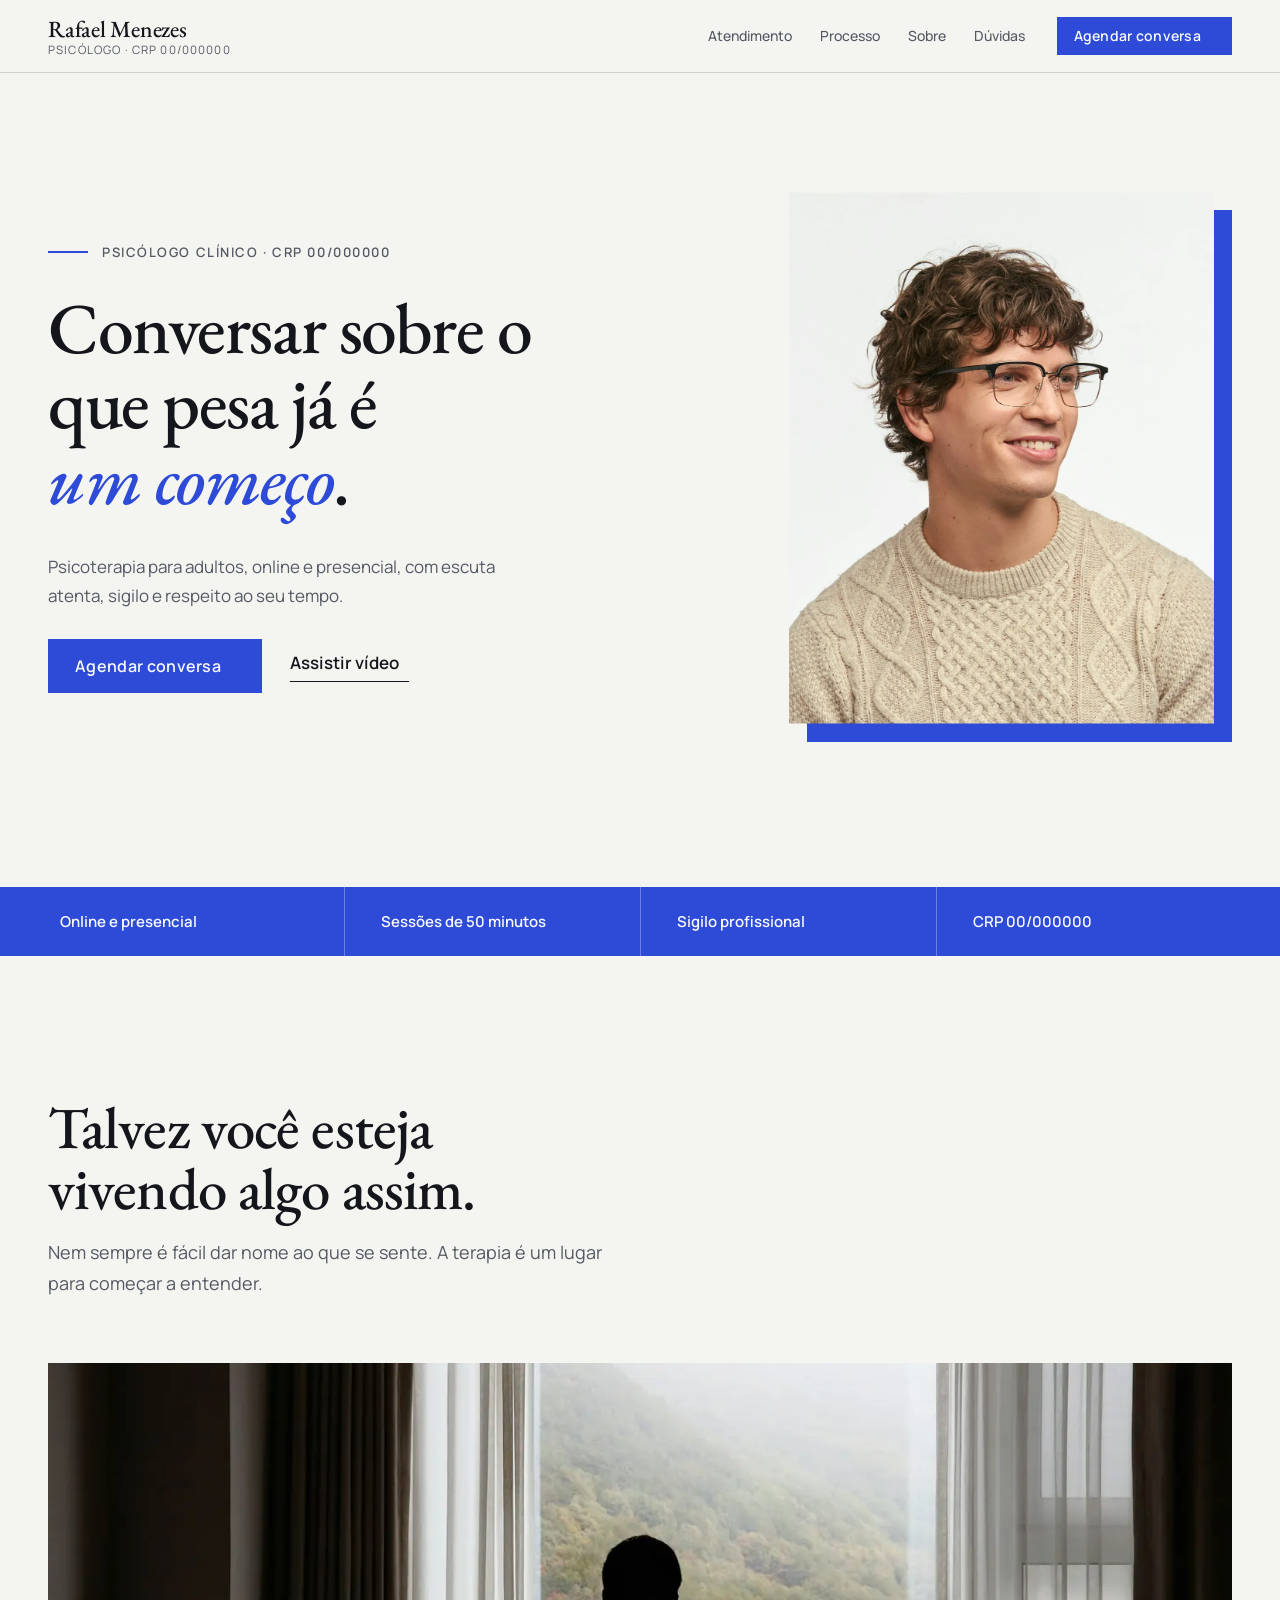
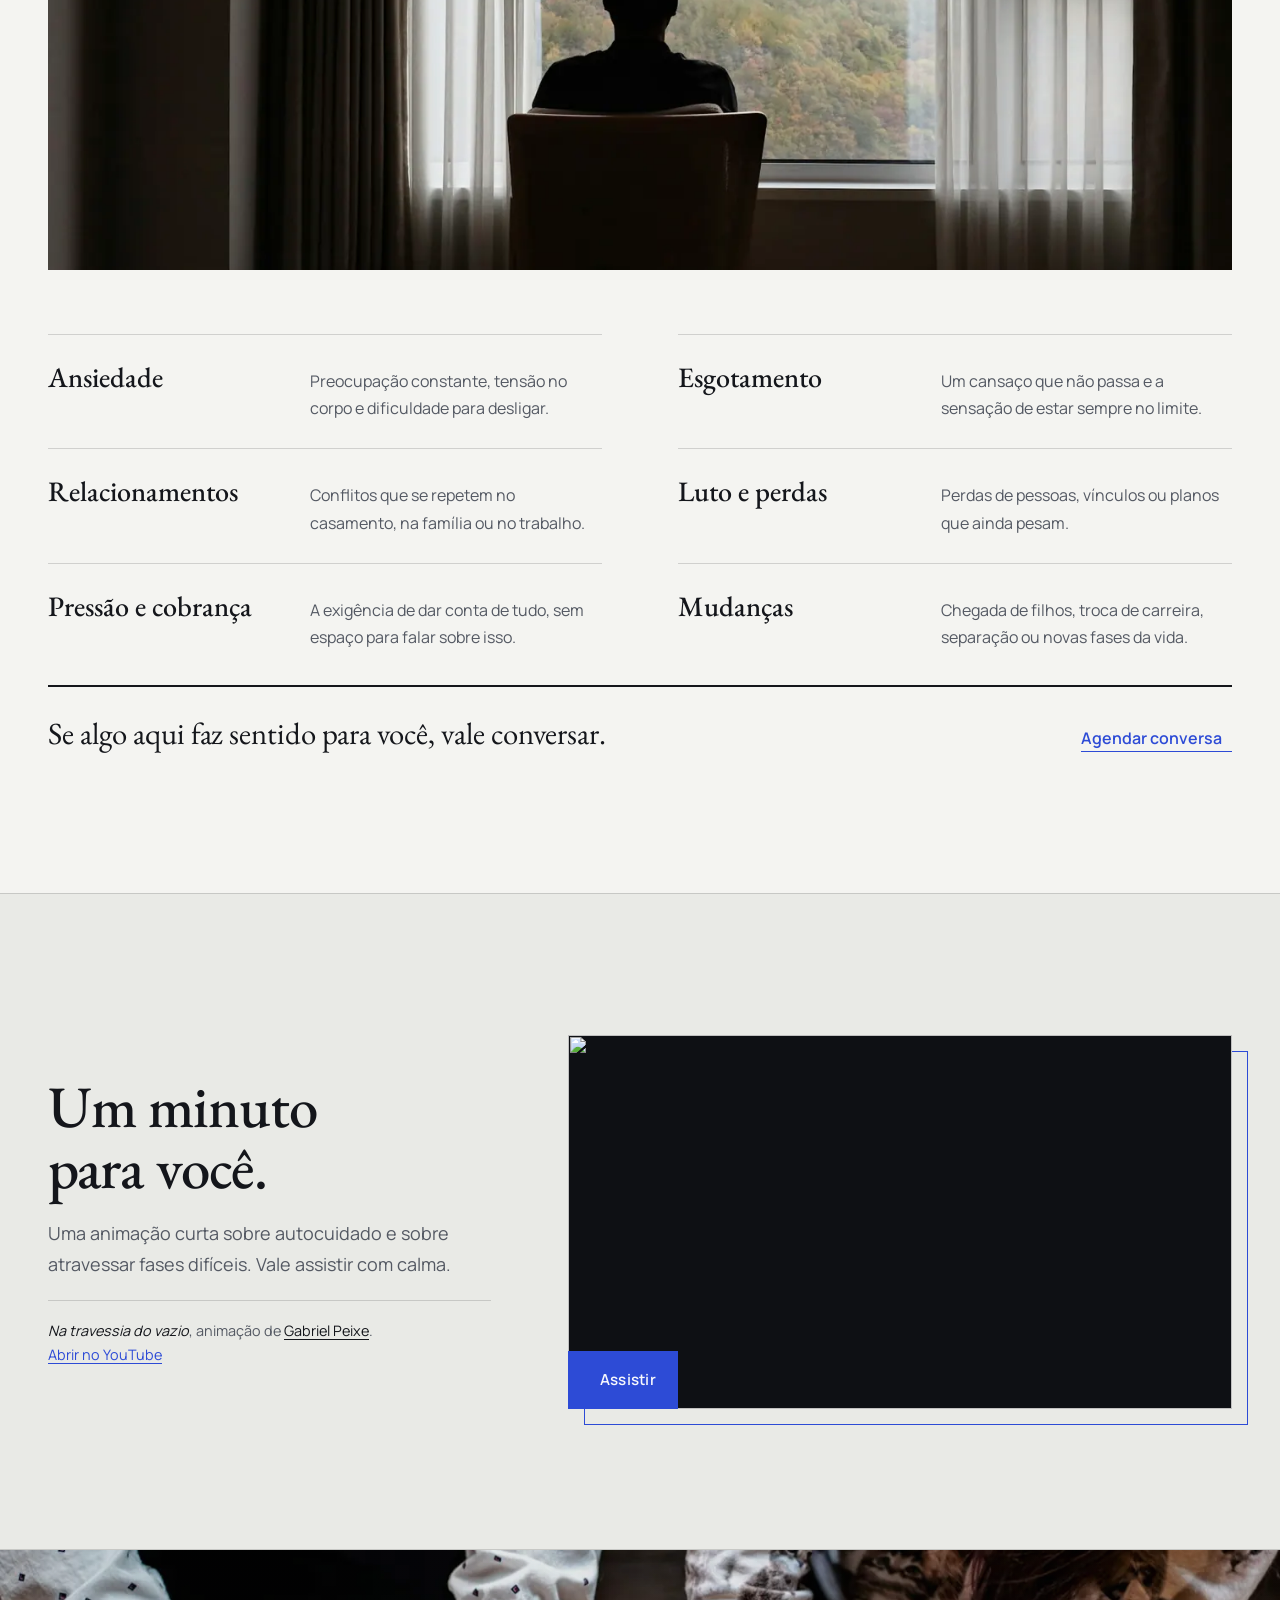
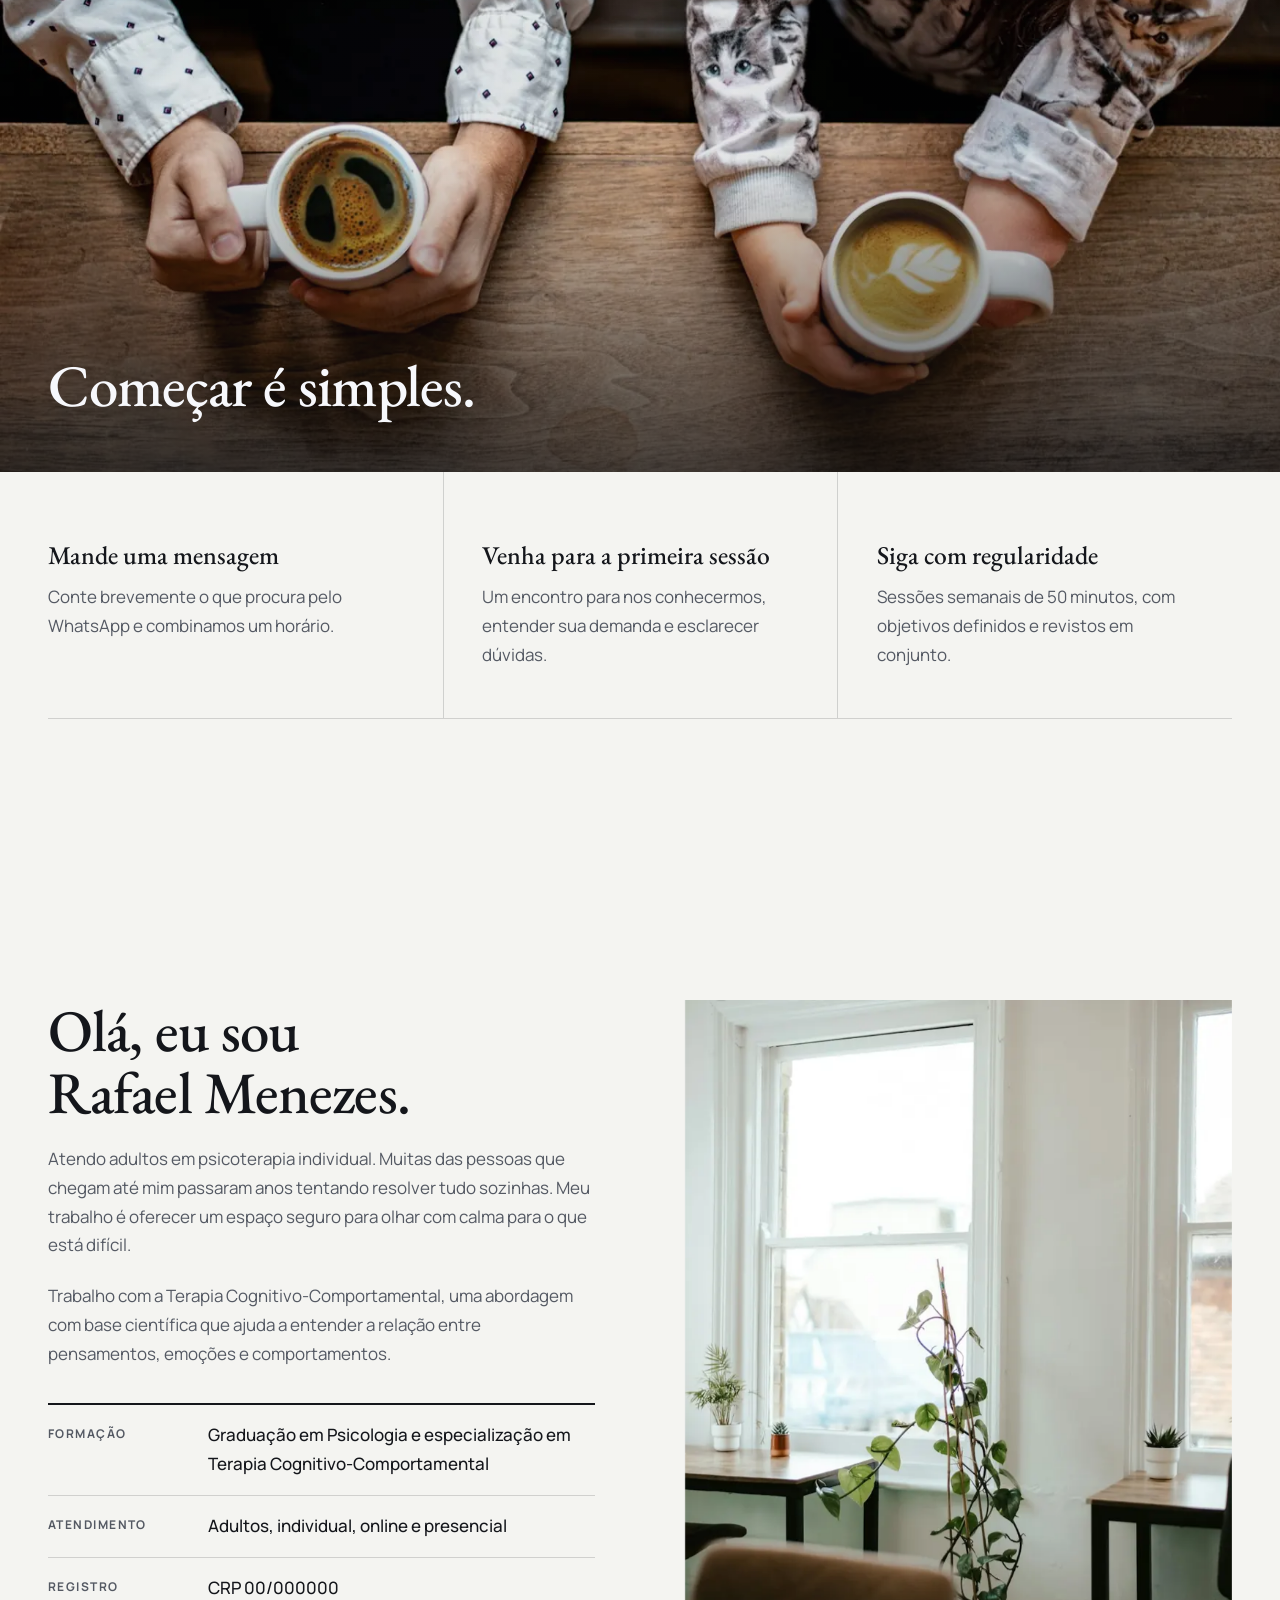
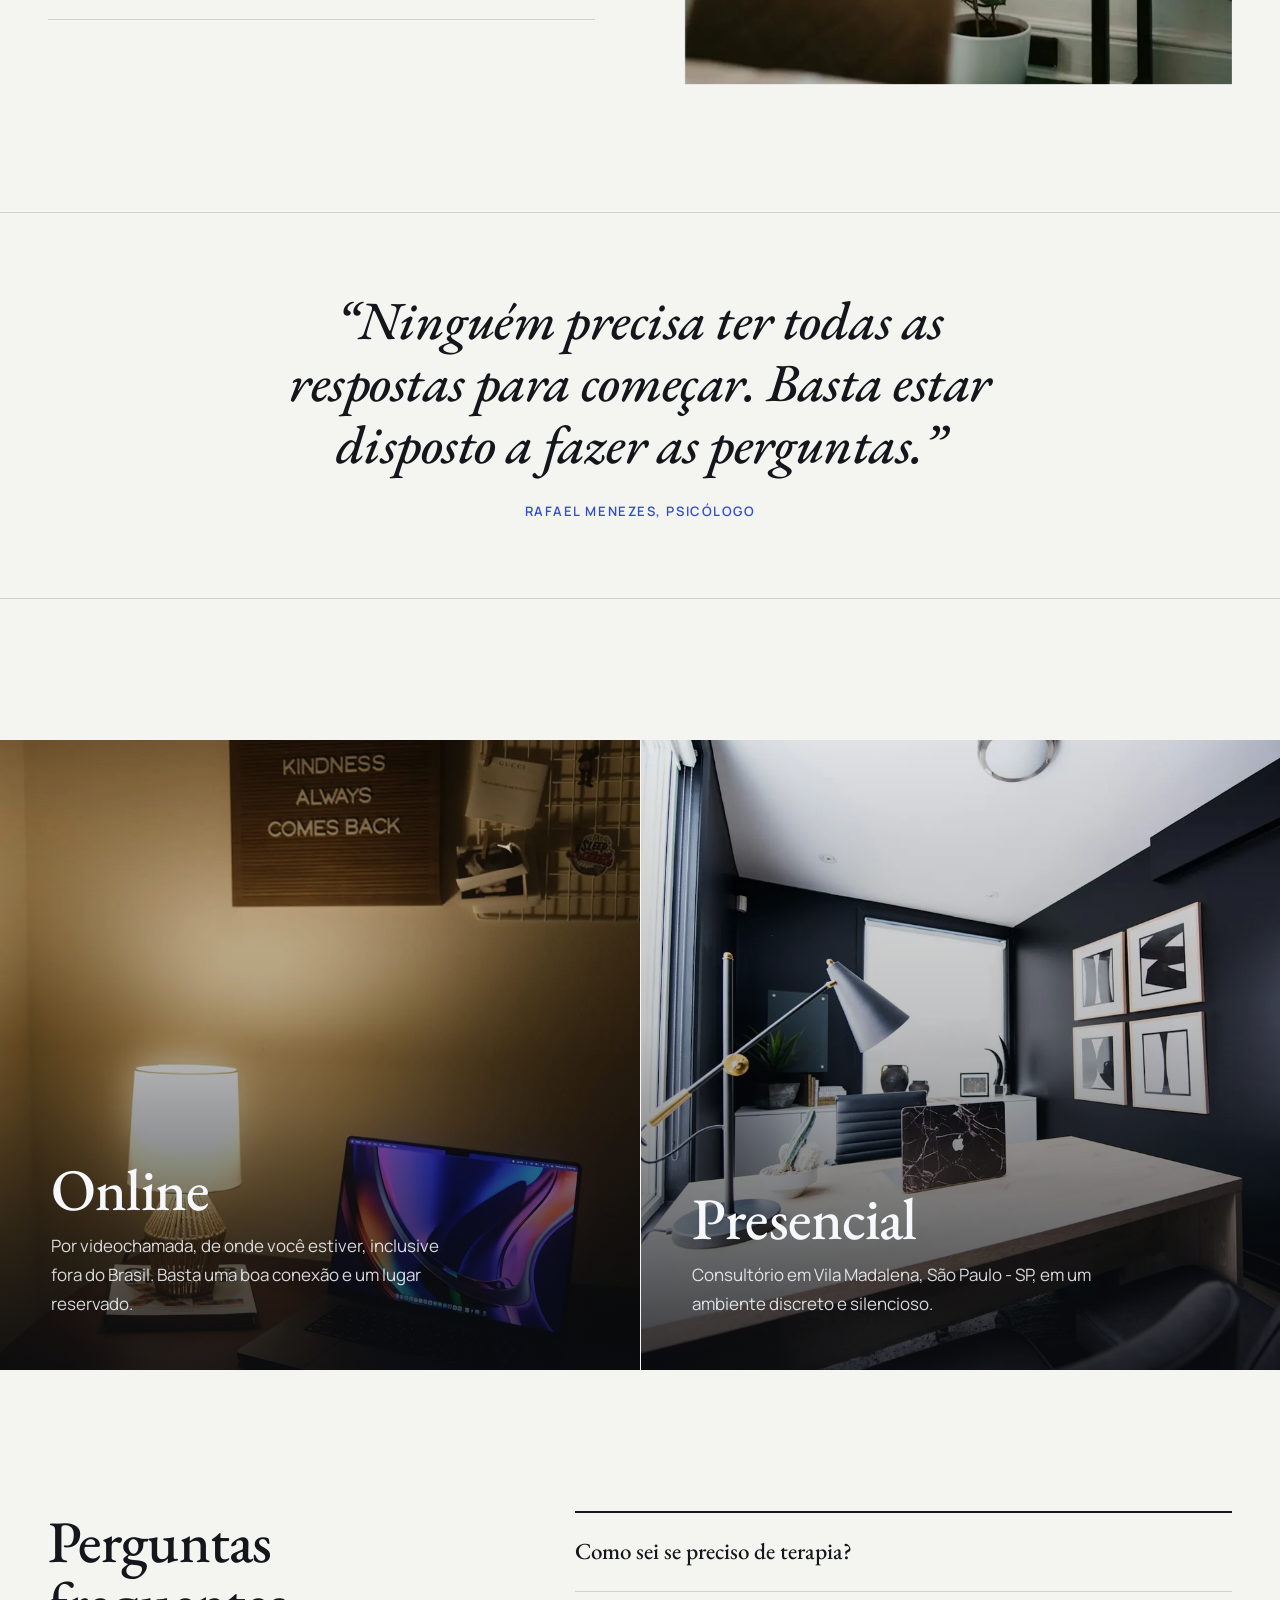
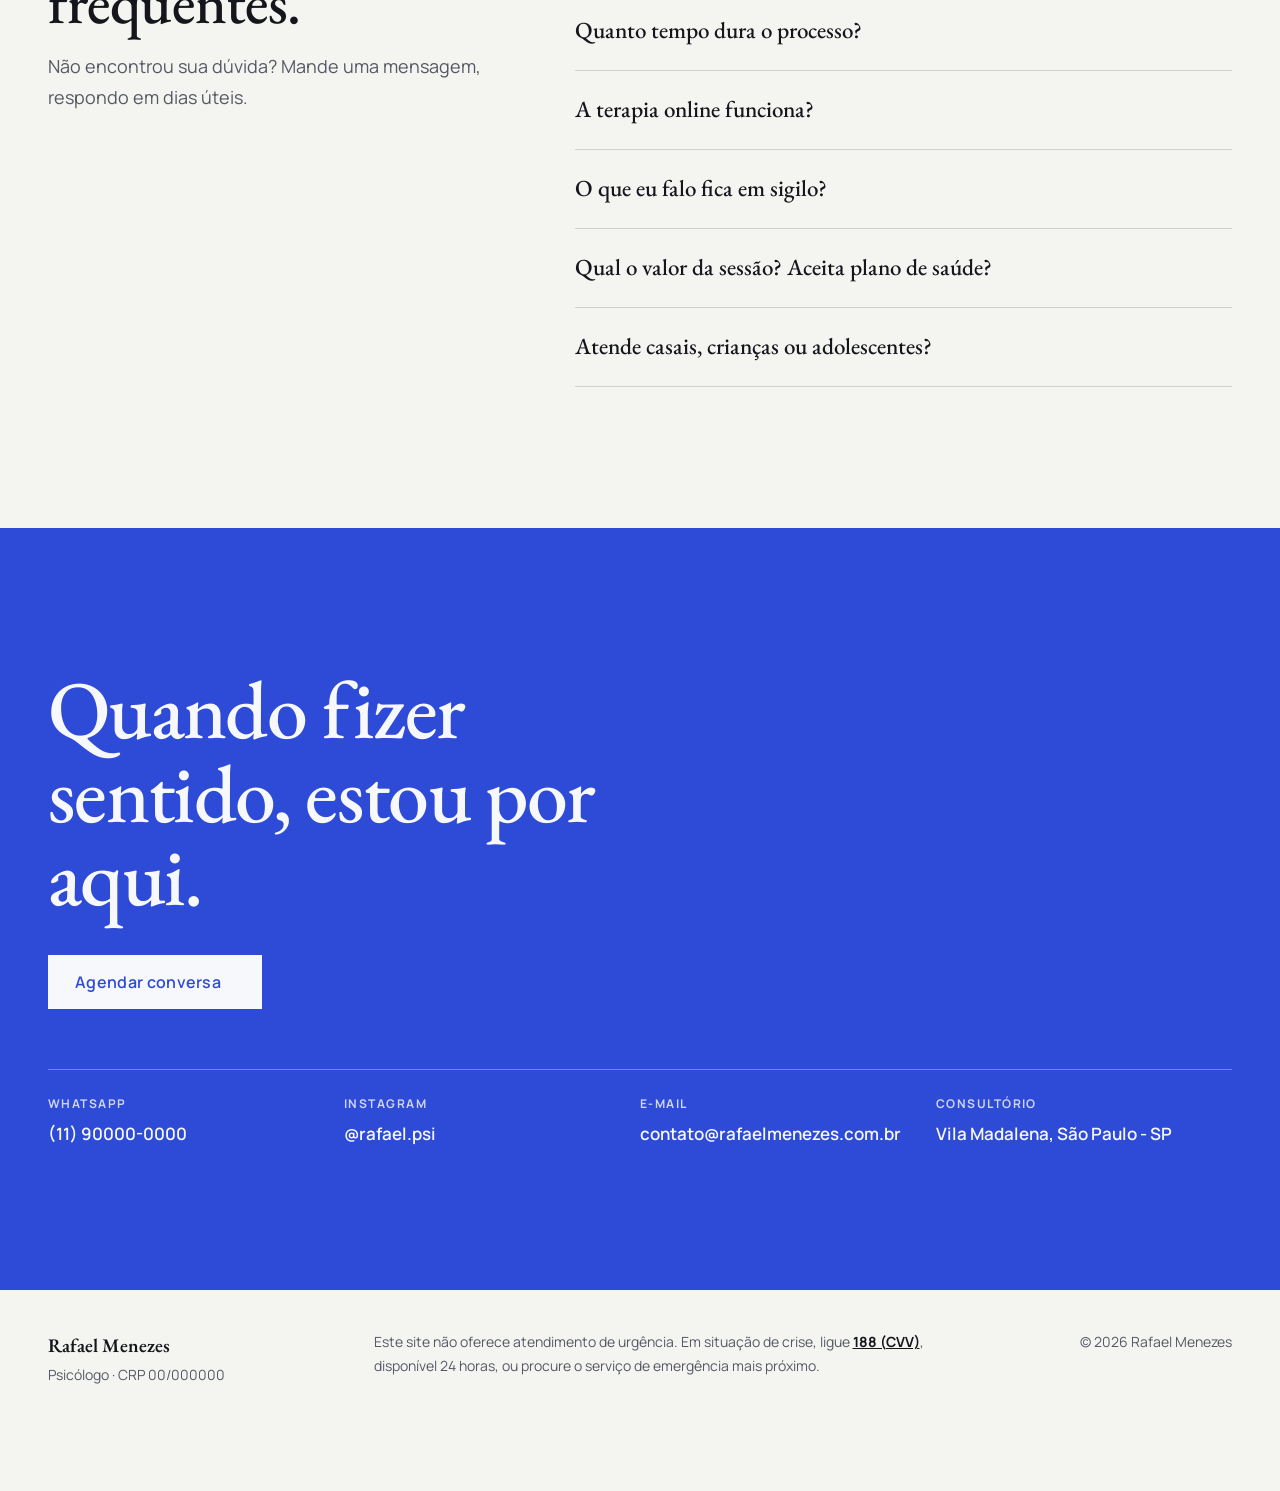
==== commit 93ee28d9: "Dá ao psicólogo uma identidade visual própria (tema Editorial) Nova estrutura e folha de estilo para" ====
--- a/psicologo/index.html
+++ b/psicologo/index.html
@@ -1,24 +1,24 @@
 <!doctype html>
-<html lang="pt-BR" data-cor="petroleo">
+<html lang="pt-BR">
 <head>
   <meta charset="utf-8">
   <meta name="viewport" content="width=device-width, initial-scale=1">
   <title>Rafael Menezes | Psicólogo</title>
-  <meta name="description" content="Psicoterapia para adultos, online e presencial. Escuta atenta, sigilo e um processo construído no seu ritmo.">
-  <meta name="theme-color" content="#F3F4F1" media="(prefers-color-scheme: light)">
-  <meta name="theme-color" content="#0F1412" media="(prefers-color-scheme: dark)">
+  <meta name="description" content="Psicoterapia para adultos, online e presencial, com escuta atenta, sigilo e respeito ao seu tempo.">
+  <meta name="theme-color" content="#F4F4F1" media="(prefers-color-scheme: light)">
+  <meta name="theme-color" content="#0D0F14" media="(prefers-color-scheme: dark)">
 
   <meta property="og:type" content="website">
   <meta property="og:title" content="Rafael Menezes | Psicólogo">
   <meta property="og:description" content="Psicoterapia para adultos, online e presencial.">
   <meta property="og:image" content="../assets/img/psicologo.webp">
 
-  <link rel="icon" href="data:image/svg+xml,%3Csvg xmlns=%22http://www.w3.org/2000/svg%22 viewBox=%220 0 64 64%22%3E%3Ccircle cx=%2232%22 cy=%2232%22 r=%2232%22 fill=%22%231E4F63%22/%3E%3Cpath d=%22M32 46c-9-6-14-11-14-17a7 7 0 0 1 14-2 7 7 0 0 1 14 2c0 6-5 11-14 17z%22 fill=%22%23F4F8F6%22/%3E%3C/svg%3E">
+  <link rel="icon" href="data:image/svg+xml,%3Csvg xmlns=%22http://www.w3.org/2000/svg%22 viewBox=%220 0 64 64%22%3E%3Crect width=%2264%22 height=%2264%22 fill=%22%232D4BD6%22/%3E%3Ctext x=%2232%22 y=%2244%22 font-family=%22Georgia,serif%22 font-size=%2232%22 text-anchor=%22middle%22 fill=%22%23F7F8FC%22%3ERM%3C/text%3E%3C/svg%3E">
   <link rel="preconnect" href="https://fonts.googleapis.com">
   <link rel="preconnect" href="https://fonts.gstatic.com" crossorigin>
-  <link href="https://fonts.googleapis.com/css2?family=Plus+Jakarta+Sans:ital,wght@0,400;0,500;0,600;0,700;1,500;1,600&display=swap" rel="stylesheet">
+  <link href="https://fonts.googleapis.com/css2?family=EB+Garamond:ital,wght@0,500;0,600;1,500;1,600&family=Manrope:wght@400;500;600;700&display=swap" rel="stylesheet">
   <link rel="preload" as="image" href="../assets/img/psicologo.webp">
-  <link rel="stylesheet" href="../assets/css/style.css">
+  <link rel="stylesheet" href="../assets/css/editorial.css">
   <script src="https://unpkg.com/@phosphor-icons/web@2.1.1" defer></script>
   <script>document.documentElement.classList.add('js');</script>
 </head>
@@ -28,25 +28,21 @@
 
   <!-- NAVEGAÇÃO -->
   <header class="nav" id="topo">
-    <div class="nav__pill">
+    <div class="wrap nav__bar">
       <a href="#topo" class="brand" aria-label="Início">
-        <span class="brand__mark" aria-hidden="true">RM</span>
-        <span class="brand__text">
-          <strong>Rafael Menezes</strong>
-          <small><span>Psicólogo</span> <span>CRP 00/000000</span></small>
-        </span>
+        <span class="brand__name">Rafael Menezes</span>
+        <span class="brand__meta">Psicólogo · CRP 00/000000</span>
       </a>
 
       <nav class="nav__links" aria-label="Seções">
         <a href="#atendimento">Atendimento</a>
-        <a href="#como-funciona">Como funciona</a>
+        <a href="#processo">Processo</a>
         <a href="#sobre">Sobre</a>
         <a href="#duvidas">Dúvidas</a>
       </nav>
 
-      <a class="btn btn--primary btn--sm nav__cta" href="https://wa.me/5511900000000?text=Ol%C3%A1%2C%20Rafael%21%20Encontrei%20seu%20site%20e%20gostaria%20de%20agendar%20uma%20conversa." target="_blank" rel="noopener">
-        Agendar conversa
-        <span class="btn__icon"><i class="ph-light ph-arrow-up-right"></i></span>
+      <a class="btn btn--solid btn--sm nav__cta" href="https://wa.me/5511900000000?text=Ol%C3%A1%2C%20Rafael%21%20Encontrei%20seu%20site%20e%20gostaria%20de%20agendar%20uma%20conversa." target="_blank" rel="noopener">
+        Agendar conversa <i class="ph ph-arrow-right"></i>
       </a>
 
       <button class="nav__toggle" type="button" aria-label="Abrir menu" aria-expanded="false" aria-controls="menu-mobile">
@@ -57,12 +53,11 @@
     <div class="menu-mobile" id="menu-mobile" hidden>
       <nav aria-label="Menu">
         <a href="#atendimento">Atendimento</a>
-        <a href="#como-funciona">Como funciona</a>
+        <a href="#processo">Processo</a>
         <a href="#sobre">Sobre</a>
         <a href="#duvidas">Dúvidas</a>
-        <a href="https://wa.me/5511900000000?text=Ol%C3%A1%2C%20Rafael%21%20Encontrei%20seu%20site%20e%20gostaria%20de%20agendar%20uma%20conversa." target="_blank" rel="noopener" class="btn btn--primary">
-          Agendar conversa
-          <span class="btn__icon"><i class="ph-light ph-arrow-up-right"></i></span>
+        <a class="btn btn--solid" href="https://wa.me/5511900000000?text=Ol%C3%A1%2C%20Rafael%21%20Encontrei%20seu%20site%20e%20gostaria%20de%20agendar%20uma%20conversa." target="_blank" rel="noopener">
+          Agendar conversa <i class="ph ph-arrow-right"></i>
         </a>
       </nav>
     </div>
@@ -72,388 +67,243 @@
 
     <!-- HERO -->
     <section class="hero" id="hero">
-      <div class="container hero__grid">
+      <div class="wrap hero__grid">
         <div class="hero__copy">
-          <p class="eyebrow load-in" style="--i:0"><span>Psicólogo clínico</span> <span class="sep" aria-hidden="true">·</span> <span>CRP 00/000000</span></p>
-          <h1 class="hero__title load-in" style="--i:1">Um lugar seguro para o que <em>pesa</em>.</h1>
-          <p class="hero__sub load-in" style="--i:2">Psicoterapia para adultos, online e presencial. Escuta atenta, sigilo e um processo construído no seu ritmo.</p>
+          <p class="kicker load-in" style="--i:0">Psicólogo clínico · CRP 00/000000</p>
+          <h1 class="hero__title load-in" style="--i:1">Conversar sobre o que pesa já é <em>um começo</em>.</h1>
+          <p class="hero__sub load-in" style="--i:2">Psicoterapia para adultos, online e presencial, com escuta atenta, sigilo e respeito ao seu tempo.</p>
           <div class="hero__actions load-in" style="--i:3">
-            <a class="btn btn--primary btn--lg" href="https://wa.me/5511900000000?text=Ol%C3%A1%2C%20Rafael%21%20Encontrei%20seu%20site%20e%20gostaria%20de%20agendar%20uma%20conversa." target="_blank" rel="noopener">
-              Agendar conversa
-              <span class="btn__icon"><i class="ph-light ph-arrow-up-right"></i></span>
+            <a class="btn btn--solid btn--lg" href="https://wa.me/5511900000000?text=Ol%C3%A1%2C%20Rafael%21%20Encontrei%20seu%20site%20e%20gostaria%20de%20agendar%20uma%20conversa." target="_blank" rel="noopener">
+              Agendar conversa <i class="ph ph-arrow-right"></i>
             </a>
-            <a class="btn btn--ghost btn--lg" href="#pausa">
-              <i class="ph-light ph-play-circle"></i>
-              Assistir vídeo
-            </a>
-          </div>
-        </div>
-
-        <div class="hero__media load-in" style="--i:2">
-          <div class="bezel bezel--tall">
-            <div class="bezel__core">
-              <img src="../assets/img/psicologo.webp" width="1100" height="1375"
-                   alt="Retrato de Rafael Menezes sorrindo" fetchpriority="high">
-            </div>
-          </div>
-          <div class="hero__blob" aria-hidden="true"></div>
-        </div>
-      </div>
-    </section>
-
-    <!-- FAIXA DE CONFIANÇA -->
-    <section class="facts" aria-label="Informações do atendimento">
-      <div class="container">
-        <ul class="facts__list">
-          <li><i class="ph-light ph-video-camera"></i><span>Online e presencial</span></li>
-          <li><i class="ph-light ph-clock"></i><span>Sessões de 50 minutos</span></li>
-          <li><i class="ph-light ph-lock-simple"></i><span>Sigilo profissional</span></li>
-          <li><i class="ph-light ph-identification-card"></i><span>CRP 00/000000</span></li>
-        </ul>
-      </div>
-    </section>
-
-    <!-- IDENTIFICAÇÃO (BENTO) -->
+            <a class="link-arrow" href="#pausa">Assistir vídeo <i class="ph ph-play"></i></a>
+          </div>
+        </div>
+
+        <figure class="hero__media load-in" style="--i:2">
+          <img src="../assets/img/psicologo.webp" width="1100" height="1375" alt="Retrato de Rafael Menezes sorrindo" fetchpriority="high">
+        </figure>
+      </div>
+    </section>
+
+    <!-- FAIXA -->
+    <section class="band" aria-label="Informações do atendimento">
+      <ul class="wrap band__list">
+        <li><i class="ph ph-video-camera"></i> Online e presencial</li>
+        <li><i class="ph ph-clock"></i> Sessões de 50 minutos</li>
+        <li><i class="ph ph-lock-simple"></i> Sigilo profissional</li>
+        <li><i class="ph ph-identification-card"></i> CRP 00/000000</li>
+      </ul>
+    </section>
+
+    <!-- IDENTIFICAÇÃO -->
     <section class="section" id="atendimento">
-      <div class="container">
-        <header class="section__head reveal">
-          <h2 class="h2">Talvez algo disso soe familiar.</h2>
-          <p class="lead">Muita gente chega à terapia sem saber explicar direito o que sente. Tudo bem começar assim.</p>
-        </header>
-
-        <div class="bento">
-          <article class="tile tile--img tile--tall reveal">
-            <img src="../assets/img/cansaco.webp" alt="Pessoa exausta, largada em uma poltrona" loading="lazy" width="1000" height="1250">
-            <div class="tile__body">
-              <i class="ph-light ph-battery-low"></i>
-              <h3>Esgotamento</h3>
-              <p>Um cansaço que o fim de semana já não resolve.</p>
-            </div>
-          </article>
-
-          <article class="tile tile--soft tile--wide reveal">
-            <i class="ph-light ph-wind"></i>
-            <h3>Ansiedade</h3>
-            <p>Pensamentos acelerados, aperto no peito e dificuldade de desligar à noite.</p>
-          </article>
-
-          <article class="tile reveal">
-            <i class="ph-light ph-users-three"></i>
-            <h3>Relacionamentos</h3>
-            <p>Conflitos que se repetem com parceiros, família ou no trabalho.</p>
-          </article>
-
-          <article class="tile reveal">
-            <i class="ph-light ph-flower-lotus"></i>
-            <h3>Luto e perdas</h3>
-            <p>Perdas de pessoas, vínculos ou planos que ainda doem.</p>
-          </article>
-
-          <article class="tile tile--img tile--wide reveal">
-            <img src="../assets/img/janela.webp" alt="Pessoa olhando pela janela em um cômodo à meia-luz" loading="lazy" width="1200" height="800">
-            <div class="tile__body">
-              <i class="ph-light ph-mirror"></i>
-              <h3>Autoestima e autocobrança</h3>
-              <p>A sensação de nunca ser suficiente, por mais que você faça.</p>
-            </div>
-          </article>
-
-          <article class="tile tile--wide tile--line reveal">
-            <i class="ph-light ph-signpost"></i>
-            <h3>Mudanças e decisões</h3>
-            <p>Novas fases, troca de carreira, mudança de cidade ou fim de ciclos.</p>
-          </article>
-
-          <article class="tile tile--accent tile--wide reveal">
-            <h3>Se algum desses pontos fez sentido, conversar pode ajudar.</h3>
-            <a class="btn btn--inverse" href="https://wa.me/5511900000000?text=Ol%C3%A1%2C%20Rafael%21%20Encontrei%20seu%20site%20e%20gostaria%20de%20agendar%20uma%20conversa." target="_blank" rel="noopener">
-              Agendar conversa
-              <span class="btn__icon"><i class="ph-light ph-arrow-up-right"></i></span>
-            </a>
-          </article>
-        </div>
+      <div class="wrap">
+        <div class="ident__head reveal">
+          <h2 class="display">Talvez você esteja vivendo algo assim.</h2>
+          <p class="lead">Nem sempre é fácil dar nome ao que se sente. A terapia é um lugar para começar a entender.</p>
+        </div>
+
+        <figure class="ident__img reveal">
+          <img src="../assets/img/ed-poltrona-janela.webp" width="1400" height="1018" loading="lazy" alt="Homem sentado em uma poltrona, de costas, olhando pela janela para montanhas sob neblina">
+        </figure>
+
+        <dl class="index">
+          <div class="index__item reveal">
+            <dt>Ansiedade</dt>
+            <dd>Preocupação constante, tensão no corpo e dificuldade para desligar.</dd>
+          </div>
+          <div class="index__item reveal">
+            <dt>Esgotamento</dt>
+            <dd>Um cansaço que não passa e a sensação de estar sempre no limite.</dd>
+          </div>
+          <div class="index__item reveal">
+            <dt>Relacionamentos</dt>
+            <dd>Conflitos que se repetem no casamento, na família ou no trabalho.</dd>
+          </div>
+          <div class="index__item reveal">
+            <dt>Luto e perdas</dt>
+            <dd>Perdas de pessoas, vínculos ou planos que ainda pesam.</dd>
+          </div>
+          <div class="index__item reveal">
+            <dt>Pressão e cobrança</dt>
+            <dd>A exigência de dar conta de tudo, sem espaço para falar sobre isso.</dd>
+          </div>
+          <div class="index__item reveal">
+            <dt>Mudanças</dt>
+            <dd>Chegada de filhos, troca de carreira, separação ou novas fases da vida.</dd>
+          </div>
+        </dl>
+
+        <p class="ident__close reveal">
+          Se algo aqui faz sentido para você, vale conversar.
+          <a class="link-arrow" href="https://wa.me/5511900000000?text=Ol%C3%A1%2C%20Rafael%21%20Encontrei%20seu%20site%20e%20gostaria%20de%20agendar%20uma%20conversa." target="_blank" rel="noopener">Agendar conversa <i class="ph ph-arrow-right"></i></a>
+        </p>
       </div>
     </section>
 
     <!-- VÍDEO -->
-    <section class="section section--tint" id="pausa">
-      <div class="container container--narrow">
-        <header class="section__head section__head--center reveal">
-          <p class="eyebrow">Um convite</p>
-          <h2 class="h2">Antes de tudo, uma pausa.</h2>
-          <p class="lead">Esta animação fala sobre autocuidado e sobre atravessar fases difíceis. São poucos minutos. Assista com calma.</p>
-        </header>
-
-        <div class="bezel bezel--video reveal">
-          <div class="bezel__core">
-            <div class="video" data-video-id="ufQ3LJzSdsc" data-video-title="Na travessia do vazio | Animação sobre autocuidado e saúde mental">
-              <button class="video__facade" type="button" aria-label="Reproduzir vídeo: Na travessia do vazio">
-                <img src="https://i.ytimg.com/vi/ufQ3LJzSdsc/maxresdefault.jpg" alt="" loading="lazy" width="1280" height="720">
-                <span class="video__play"><i class="ph-fill ph-play"></i></span>
-              </button>
-            </div>
-          </div>
-        </div>
-        <p class="video__credit reveal">
-          <em>Na travessia do vazio</em>, animação de
-          <a href="https://www.youtube.com/@gabrielhpexe" target="_blank" rel="noopener">Gabriel Peixe</a>.
-          <a href="https://www.youtube.com/watch?v=ufQ3LJzSdsc" target="_blank" rel="noopener">Abrir no YouTube</a>
-        </p>
-      </div>
-    </section>
-
-    <!-- COMO FUNCIONA -->
-    <section class="section" id="como-funciona">
-      <div class="container steps">
-        <div class="steps__aside">
-          <div class="steps__sticky reveal">
-            <h2 class="h2">Começar é mais simples do que parece.</h2>
-            <div class="bezel">
-              <div class="bezel__core">
-                <img src="../assets/img/caderno.webp" alt="Mãos fazendo anotações em um caderno" loading="lazy" width="1400" height="933">
-              </div>
-            </div>
-          </div>
-        </div>
-
-        <ol class="steps__list">
-          <li class="step reveal">
-            <span class="step__icon"><i class="ph-light ph-chat-circle-text"></i></span>
-            <div>
-              <h3>Mande uma mensagem</h3>
-              <p>Pelo WhatsApp, você conta brevemente o que procura e escolhemos um horário. Sem compromisso.</p>
-            </div>
+    <section class="section section--alt" id="pausa">
+      <div class="wrap video-split">
+        <div class="video-split__copy reveal">
+          <h2 class="display">Um minuto para você.</h2>
+          <p class="lead">Uma animação curta sobre autocuidado e sobre atravessar fases difíceis. Vale assistir com calma.</p>
+          <p class="credit">
+            <em>Na travessia do vazio</em>, animação de
+            <a href="https://www.youtube.com/@gabrielhpexe" target="_blank" rel="noopener">Gabriel Peixe</a>.
+            <br><a href="https://www.youtube.com/watch?v=ufQ3LJzSdsc" target="_blank" rel="noopener">Abrir no YouTube</a>
+          </p>
+        </div>
+
+        <div class="frame reveal">
+          <div class="video" data-video-id="ufQ3LJzSdsc" data-video-title="Na travessia do vazio | Animação sobre autocuidado e saúde mental">
+            <button class="video__facade" type="button" aria-label="Reproduzir vídeo: Na travessia do vazio">
+              <img src="https://i.ytimg.com/vi/ufQ3LJzSdsc/maxresdefault.jpg" alt="" loading="lazy" width="1280" height="720">
+              <span class="video__play"><i class="ph-fill ph-play"></i> Assistir</span>
+            </button>
+          </div>
+        </div>
+      </div>
+    </section>
+
+    <!-- PROCESSO -->
+    <section class="process" id="processo">
+      <figure class="process__banner reveal">
+        <img src="../assets/img/ed-cafe.webp" width="1400" height="892" loading="lazy" alt="Duas pessoas segurando xícaras de café sobre uma mesa de madeira">
+        <figcaption class="wrap"><h2 class="display display--light">Começar é simples.</h2></figcaption>
+      </figure>
+
+      <div class="wrap">
+        <ol class="steps">
+          <li class="reveal">
+            <i class="ph ph-chat-circle-text"></i>
+            <h3>Mande uma mensagem</h3>
+            <p>Conte brevemente o que procura pelo WhatsApp e combinamos um horário.</p>
           </li>
-          <li class="step reveal">
-            <span class="step__icon"><i class="ph-light ph-armchair"></i></span>
-            <div>
-              <h3>Faça a primeira sessão</h3>
-              <p>É o momento de nos conhecermos, entender o que trouxe você até aqui e tirar suas dúvidas sobre o processo.</p>
-            </div>
+          <li class="reveal">
+            <i class="ph ph-armchair"></i>
+            <h3>Venha para a primeira sessão</h3>
+            <p>Um encontro para nos conhecermos, entender sua demanda e esclarecer dúvidas.</p>
           </li>
-          <li class="step reveal">
-            <span class="step__icon"><i class="ph-light ph-path"></i></span>
-            <div>
-              <h3>Siga no seu ritmo</h3>
-              <p>As sessões costumam ser semanais. Definimos objetivos em conjunto e revisamos o caminho sempre que for preciso.</p>
-            </div>
+          <li class="reveal">
+            <i class="ph ph-compass"></i>
+            <h3>Siga com regularidade</h3>
+            <p>Sessões semanais de 50 minutos, com objetivos definidos e revistos em conjunto.</p>
           </li>
         </ol>
       </div>
     </section>
 
     <!-- SOBRE -->
-    <section class="section section--tint" id="sobre">
-      <div class="container about">
-        <div class="about__media reveal">
-          <div class="bezel bezel--tall">
-            <div class="bezel__core">
-              <img src="../assets/img/consultorio-poltrona.webp" alt="Poltrona verde em um consultório com plantas e luz quente" loading="lazy" width="1100" height="1685">
-            </div>
-          </div>
-        </div>
-
+    <section class="section" id="sobre">
+      <div class="wrap about">
         <div class="about__copy">
-          <h2 class="h2 reveal">Olá, eu sou <span>Rafael Menezes</span>.</h2>
-          <p class="reveal">Atendo adultos em psicoterapia individual. Meu trabalho é ajudar você a entender melhor o que sente e a encontrar novas formas de lidar com o que acontece na sua vida.</p>
-          <p class="reveal">Minha abordagem é a <strong>Terapia Cognitivo-Comportamental</strong>, com base científica e foco na relação entre pensamentos, emoções e comportamentos.</p>
-
-          <ul class="creds reveal">
-            <li><i class="ph-light ph-graduation-cap"></i><span>Graduação em Psicologia</span></li>
-            <li><i class="ph-light ph-certificate"></i><span>Especialização em <span>Terapia Cognitivo-Comportamental</span></span></li>
-            <li><i class="ph-light ph-books"></i><span>Formação continuada em ansiedade e regulação emocional</span></li>
-            <li><i class="ph-light ph-identification-card"></i><span>CRP 00/000000</span></li>
-          </ul>
-
-          <figure class="quote reveal">
-            <blockquote>“Terapia não é sobre ter respostas prontas. É sobre ter um espaço para pensar com calma.”</blockquote>
-            <figcaption>
-              <img src="../assets/img/psicologo.webp" alt="" width="48" height="48" loading="lazy">
-              <span><strong>Rafael Menezes</strong><small><span>Psicólogo</span> <span>CRP 00/000000</span></small></span>
-            </figcaption>
-          </figure>
-        </div>
-      </div>
+          <h2 class="display reveal">Olá, eu sou Rafael Menezes.</h2>
+          <p class="reveal">Atendo adultos em psicoterapia individual. Muitas das pessoas que chegam até mim passaram anos tentando resolver tudo sozinhas. Meu trabalho é oferecer um espaço seguro para olhar com calma para o que está difícil.</p>
+          <p class="reveal">Trabalho com a Terapia Cognitivo-Comportamental, uma abordagem com base científica que ajuda a entender a relação entre pensamentos, emoções e comportamentos.</p>
+
+          <dl class="facts reveal">
+            <div><dt>Formação</dt><dd>Graduação em Psicologia e especialização em Terapia Cognitivo-Comportamental</dd></div>
+            <div><dt>Atendimento</dt><dd>Adultos, individual, online e presencial</dd></div>
+            <div><dt>Registro</dt><dd>CRP 00/000000</dd></div>
+          </dl>
+        </div>
+
+        <figure class="about__media reveal">
+          <img src="../assets/img/ed-sala.webp" width="1400" height="934" loading="lazy" alt="Sala clara com cadeiras e plantas perto de janelas amplas">
+        </figure>
+      </div>
+
+      <figure class="pull reveal">
+        <blockquote class="wrap">“Ninguém precisa ter todas as respostas para começar. Basta estar disposto a fazer as perguntas.”</blockquote>
+        <figcaption class="wrap">Rafael Menezes, psicólogo</figcaption>
+      </figure>
     </section>
 
     <!-- MODALIDADES -->
-    <section class="section" id="modalidades">
-      <div class="container">
-        <header class="section__head reveal">
-          <h2 class="h2">Online ou presencial, você escolhe.</h2>
-          <p class="lead">O cuidado e o sigilo são os mesmos nas duas modalidades.</p>
-        </header>
-
-        <div class="modes">
-          <article class="mode reveal">
-            <div class="mode__img">
-              <img src="../assets/img/online.webp" alt="Pessoa em videochamada no notebook em um escritório em casa" loading="lazy" width="1400" height="788">
-            </div>
-            <div class="mode__body">
-              <h3><i class="ph-light ph-video-camera"></i> Online</h3>
-              <p>Sessões por videochamada, de onde você estiver. Basta uma conexão estável e um lugar reservado.</p>
-              <ul>
-                <li><i class="ph-light ph-check"></i> Brasileiros em qualquer lugar do mundo</li>
-                <li><i class="ph-light ph-check"></i> Horários pela manhã, tarde e noite</li>
-              </ul>
-            </div>
-          </article>
-
-          <article class="mode reveal">
-            <div class="mode__img">
-              <img src="../assets/img/consultorio-luz.webp" alt="Ambiente iluminado pelo sol, com muitas plantas" loading="lazy" width="1200" height="800">
-            </div>
-            <div class="mode__body">
-              <h3><i class="ph-light ph-map-pin"></i> Presencial</h3>
-              <p>Consultório em <span>Pinheiros, São Paulo - SP</span>, um ambiente reservado e acolhedor.</p>
-              <ul>
-                <li><i class="ph-light ph-check"></i> Fácil acesso por transporte público</li>
-                <li><i class="ph-light ph-check"></i> Atendimento de segunda a sexta</li>
-              </ul>
-            </div>
-          </article>
-        </div>
-      </div>
+    <section class="modes" aria-labelledby="modos-titulo">
+      <h2 class="sr-only" id="modos-titulo">Modalidades de atendimento</h2>
+      <article class="mode reveal">
+        <img src="../assets/img/ed-online.webp" width="1100" height="1650" loading="lazy" alt="Notebook aberto ao lado de um abajur aceso em uma mesa, à noite">
+        <div class="mode__body">
+          <h3 class="display display--light">Online</h3>
+          <p>Por videochamada, de onde você estiver, inclusive fora do Brasil. Basta uma boa conexão e um lugar reservado.</p>
+        </div>
+      </article>
+      <article class="mode reveal">
+        <img src="../assets/img/ed-escritorio.webp" width="1400" height="934" loading="lazy" alt="Escritório com parede escura, mesa de madeira e luminária">
+        <div class="mode__body">
+          <h3 class="display display--light">Presencial</h3>
+          <p>Consultório em Vila Madalena, São Paulo - SP, em um ambiente discreto e silencioso.</p>
+        </div>
+      </article>
     </section>
 
     <!-- DÚVIDAS -->
-    <section class="section section--tint" id="duvidas">
-      <div class="container container--narrow">
-        <header class="section__head section__head--center reveal">
-          <p class="eyebrow">Dúvidas frequentes</p>
-          <h2 class="h2">É normal ter perguntas antes de começar.</h2>
-        </header>
+    <section class="section" id="duvidas">
+      <div class="wrap faq-split">
+        <div class="faq-split__head reveal">
+          <h2 class="display">Perguntas frequentes.</h2>
+          <p class="lead">Não encontrou sua dúvida? Mande uma mensagem, respondo em dias úteis.</p>
+        </div>
 
         <div class="faq">
           <div class="faq__item reveal">
-            <h3>
-              <button type="button" aria-expanded="false" aria-controls="faq-1" id="faq-1-btn">
-                Como sei se preciso de terapia?
-                <i class="ph-light ph-plus"></i>
-              </button>
-            </h3>
-            <div class="faq__panel" id="faq-1" role="region" aria-labelledby="faq-1-btn">
-              <div><p>Não é preciso estar em crise para buscar terapia. Se algo tem ocupado muito espaço na sua cabeça ou afetado sua rotina, já é um bom motivo para conversar.</p></div>
-            </div>
-          </div>
-
-          <div class="faq__item reveal">
-            <h3>
-              <button type="button" aria-expanded="false" aria-controls="faq-2" id="faq-2-btn">
-                Quanto tempo dura o processo?
-                <i class="ph-light ph-plus"></i>
-              </button>
-            </h3>
-            <div class="faq__panel" id="faq-2" role="region" aria-labelledby="faq-2-btn">
-              <div><p>Depende dos seus objetivos e de como você vive o processo. Não existe prazo imposto: revisamos o caminho em conjunto, sempre que fizer sentido.</p></div>
-            </div>
-          </div>
-
-          <div class="faq__item reveal">
-            <h3>
-              <button type="button" aria-expanded="false" aria-controls="faq-3" id="faq-3-btn">
-                A terapia online funciona?
-                <i class="ph-light ph-plus"></i>
-              </button>
-            </h3>
-            <div class="faq__panel" id="faq-3" role="region" aria-labelledby="faq-3-btn">
-              <div><p>Sim. O atendimento psicológico online é regulamentado pelo Conselho Federal de Psicologia e segue os mesmos princípios éticos e de sigilo do presencial.</p></div>
-            </div>
-          </div>
-
-          <div class="faq__item reveal">
-            <h3>
-              <button type="button" aria-expanded="false" aria-controls="faq-4" id="faq-4-btn">
-                O que eu falo fica em sigilo?
-                <i class="ph-light ph-plus"></i>
-              </button>
-            </h3>
-            <div class="faq__panel" id="faq-4" role="region" aria-labelledby="faq-4-btn">
-              <div><p>Sim. O sigilo é um dever previsto no Código de Ética Profissional do Psicólogo. O que é dito em sessão fica entre nós, salvo nas exceções previstas em lei.</p></div>
-            </div>
-          </div>
-
-          <div class="faq__item reveal">
-            <h3>
-              <button type="button" aria-expanded="false" aria-controls="faq-5" id="faq-5-btn">
-                Qual o valor da sessão? Aceita plano de saúde?
-                <i class="ph-light ph-plus"></i>
-              </button>
-            </h3>
-            <div class="faq__panel" id="faq-5" role="region" aria-labelledby="faq-5-btn">
-              <div><p>Valores e formas de pagamento são informados no primeiro contato. O atendimento é particular, com recibo para você solicitar reembolso ao seu plano, quando ele oferecer essa opção.</p></div>
-            </div>
-          </div>
-
-          <div class="faq__item reveal">
-            <h3>
-              <button type="button" aria-expanded="false" aria-controls="faq-6" id="faq-6-btn">
-                Atende casais, crianças ou adolescentes?
-                <i class="ph-light ph-plus"></i>
-              </button>
-            </h3>
-            <div class="faq__panel" id="faq-6" role="region" aria-labelledby="faq-6-btn">
-              <div><p>No momento, o atendimento é individual e voltado a adultos. Se você procura outro tipo de acompanhamento, posso indicar colegas de confiança.</p></div>
-            </div>
+            <h3><button type="button" aria-expanded="false" aria-controls="faq-1" id="faq-1-btn">Como sei se preciso de terapia? <i class="ph ph-plus"></i></button></h3>
+            <div class="faq__panel" id="faq-1" role="region" aria-labelledby="faq-1-btn"><div><p>Não é preciso estar em crise. Se algo tem ocupado muito espaço na sua cabeça ou afetado sua rotina, já é um bom motivo para conversar.</p></div></div>
+          </div>
+          <div class="faq__item reveal">
+            <h3><button type="button" aria-expanded="false" aria-controls="faq-2" id="faq-2-btn">Quanto tempo dura o processo? <i class="ph ph-plus"></i></button></h3>
+            <div class="faq__panel" id="faq-2" role="region" aria-labelledby="faq-2-btn"><div><p>Depende dos seus objetivos e de como você vive o processo. Não existe prazo imposto: revisamos o caminho em conjunto.</p></div></div>
+          </div>
+          <div class="faq__item reveal">
+            <h3><button type="button" aria-expanded="false" aria-controls="faq-3" id="faq-3-btn">A terapia online funciona? <i class="ph ph-plus"></i></button></h3>
+            <div class="faq__panel" id="faq-3" role="region" aria-labelledby="faq-3-btn"><div><p>Sim. O atendimento psicológico online é regulamentado pelo Conselho Federal de Psicologia e segue os mesmos princípios éticos e de sigilo do presencial.</p></div></div>
+          </div>
+          <div class="faq__item reveal">
+            <h3><button type="button" aria-expanded="false" aria-controls="faq-4" id="faq-4-btn">O que eu falo fica em sigilo? <i class="ph ph-plus"></i></button></h3>
+            <div class="faq__panel" id="faq-4" role="region" aria-labelledby="faq-4-btn"><div><p>Sim. O sigilo é um dever previsto no Código de Ética Profissional do Psicólogo. O que é dito em sessão fica entre nós, salvo nas exceções previstas em lei.</p></div></div>
+          </div>
+          <div class="faq__item reveal">
+            <h3><button type="button" aria-expanded="false" aria-controls="faq-5" id="faq-5-btn">Qual o valor da sessão? Aceita plano de saúde? <i class="ph ph-plus"></i></button></h3>
+            <div class="faq__panel" id="faq-5" role="region" aria-labelledby="faq-5-btn"><div><p>Valores e formas de pagamento são informados no primeiro contato. O atendimento é particular, com recibo para você solicitar reembolso ao seu plano, quando ele oferecer essa opção.</p></div></div>
+          </div>
+          <div class="faq__item reveal">
+            <h3><button type="button" aria-expanded="false" aria-controls="faq-6" id="faq-6-btn">Atende casais, crianças ou adolescentes? <i class="ph ph-plus"></i></button></h3>
+            <div class="faq__panel" id="faq-6" role="region" aria-labelledby="faq-6-btn"><div><p>No momento, o atendimento é individual e voltado a adultos. Se você procura outro tipo de acompanhamento, posso indicar colegas de confiança.</p></div></div>
           </div>
         </div>
       </div>
     </section>
 
     <!-- CONTATO -->
-    <section class="section contact" id="contato">
-      <div class="container">
-        <div class="contact__card bezel reveal">
-          <div class="bezel__core contact__core">
-            <div class="contact__copy">
-              <h2 class="h2 h2--xl">Quando fizer sentido para você, é só chamar.</h2>
-              <p class="lead">Respondo as mensagens em dias úteis e combinamos juntos o melhor horário.</p>
-              <a class="btn btn--primary btn--lg" href="https://wa.me/5511900000000?text=Ol%C3%A1%2C%20Rafael%21%20Encontrei%20seu%20site%20e%20gostaria%20de%20agendar%20uma%20conversa." target="_blank" rel="noopener">
-                Agendar conversa
-                <span class="btn__icon"><i class="ph-light ph-arrow-up-right"></i></span>
-              </a>
-            </div>
-
-            <ul class="contact__list">
-              <li>
-                <i class="ph-light ph-whatsapp-logo"></i>
-                <span><small>WhatsApp</small><a href="https://wa.me/5511900000000?text=Ol%C3%A1%2C%20Rafael%21%20Encontrei%20seu%20site%20e%20gostaria%20de%20agendar%20uma%20conversa." target="_blank" rel="noopener">(11) 90000-0000</a></span>
-              </li>
-              <li>
-                <i class="ph-light ph-instagram-logo"></i>
-                <span><small>Instagram</small><a href="https://instagram.com/rafael.psi" target="_blank" rel="noopener">@rafael.psi</a></span>
-              </li>
-              <li>
-                <i class="ph-light ph-envelope-simple"></i>
-                <span><small>E-mail</small><a href="mailto:contato@rafaelmenezes.com.br">contato@rafaelmenezes.com.br</a></span>
-              </li>
-              <li>
-                <i class="ph-light ph-map-pin"></i>
-                <span><small>Consultório</small><span>Pinheiros, São Paulo - SP</span></span>
-              </li>
-            </ul>
-          </div>
-        </div>
+    <section class="contact" id="contato">
+      <div class="wrap">
+        <h2 class="contact__title reveal">Quando fizer sentido, estou por aqui.</h2>
+        <a class="btn btn--paper btn--lg reveal" href="https://wa.me/5511900000000?text=Ol%C3%A1%2C%20Rafael%21%20Encontrei%20seu%20site%20e%20gostaria%20de%20agendar%20uma%20conversa." target="_blank" rel="noopener">
+          Agendar conversa <i class="ph ph-arrow-right"></i>
+        </a>
+
+        <ul class="contact__grid reveal">
+          <li><span>WhatsApp</span><a href="https://wa.me/5511900000000?text=Ol%C3%A1%2C%20Rafael%21%20Encontrei%20seu%20site%20e%20gostaria%20de%20agendar%20uma%20conversa." target="_blank" rel="noopener">(11) 90000-0000</a></li>
+          <li><span>Instagram</span><a href="https://instagram.com/rafael.psi" target="_blank" rel="noopener">@rafael.psi</a></li>
+          <li><span>E-mail</span><a href="mailto:contato@rafaelmenezes.com.br">contato@rafaelmenezes.com.br</a></li>
+          <li><span>Consultório</span><p>Vila Madalena, São Paulo - SP</p></li>
+        </ul>
       </div>
     </section>
   </main>
 
   <footer class="footer">
-    <div class="container footer__grid">
-      <p class="footer__id">
-        <strong>Rafael Menezes</strong><br>
-        <span>Psicólogo</span> <span>CRP 00/000000</span>
-      </p>
-      <p class="footer__crisis">
-        <i class="ph-light ph-lifebuoy"></i>
-        <span>Este site não oferece atendimento de urgência. Em situação de crise, ligue <a href="tel:188">188 (CVV)</a>, disponível 24 horas, ou procure o serviço de emergência mais próximo.</span>
-      </p>
-      <p class="footer__copy">© <span data-year>2026</span> <span>Rafael Menezes</span>. Todos os direitos reservados.</p>
+    <div class="wrap footer__grid">
+      <p><strong>Rafael Menezes</strong><br>Psicólogo · CRP 00/000000</p>
+      <p class="footer__crisis">Este site não oferece atendimento de urgência. Em situação de crise, ligue <a href="tel:188">188 (CVV)</a>, disponível 24 horas, ou procure o serviço de emergência mais próximo.</p>
+      <p>© <span data-year>2026</span> Rafael Menezes</p>
     </div>
   </footer>
 
   <a class="fab" href="https://wa.me/5511900000000?text=Ol%C3%A1%2C%20Rafael%21%20Encontrei%20seu%20site%20e%20gostaria%20de%20agendar%20uma%20conversa." target="_blank" rel="noopener" aria-label="Agendar conversa pelo WhatsApp">
-    <i class="ph-light ph-whatsapp-logo"></i>
+    <i class="ph ph-whatsapp-logo"></i>
   </a>
 
   <script src="../assets/js/main.js" defer></script>
--- a/assets/css/editorial.css
+++ b/assets/css/editorial.css
@@ -0,0 +1,419 @@
+/* ==========================================================================
+   Tema "Editorial" (página do psicólogo)
+   Sistema de forma: cantos retos em tudo (raio 0), linhas finas de 1px,
+   títulos em serifa (EB Garamond), texto em Manrope.
+   Uma cor de destaque: azul cobalto.
+   ========================================================================== */
+
+/* ---------- Tokens ---------- */
+:root {
+  --bg: #F4F4F1;
+  --paper: #FBFBF8;
+  --alt: #E9EAE6;
+  --ink: #14161B;
+  --muted: #545963;
+  --line: rgb(20 22 27 / .16);
+  --accent: #2D4BD6;
+  --accent-ink: #F7F8FC;
+  --accent-deep: #1D33A3;
+  --on-photo: #F7F8FC;
+
+  --serif: "EB Garamond", ui-serif, Georgia, serif;
+  --sans: "Manrope", ui-sans-serif, system-ui, sans-serif;
+  --wrap: 1280px;
+  --gutter: clamp(16px, 4vw, 48px);
+  --ease: cubic-bezier(.16, 1, .3, 1);
+
+  color-scheme: light;
+}
+@media (prefers-color-scheme: dark) {
+  :root:not([data-theme="light"]) {
+    --bg: #0D0F14;
+    --paper: #141821;
+    --alt: #11141B;
+    --ink: #ECEDF0;
+    --muted: #A2A7B2;
+    --line: rgb(236 237 240 / .14);
+    --accent: #8FA3FF;
+    --accent-ink: #0D0F14;
+    --accent-deep: #6F86F5;
+    color-scheme: dark;
+  }
+}
+:root[data-theme="dark"] {
+  --bg: #0D0F14;
+  --paper: #141821;
+  --alt: #11141B;
+  --ink: #ECEDF0;
+  --muted: #A2A7B2;
+  --line: rgb(236 237 240 / .14);
+  --accent: #8FA3FF;
+  --accent-ink: #0D0F14;
+  --accent-deep: #6F86F5;
+  color-scheme: dark;
+}
+
+/* ---------- Base ---------- */
+*, *::before, *::after { box-sizing: border-box; }
+html { scroll-behavior: smooth; scroll-padding-top: 88px; -webkit-text-size-adjust: 100%; }
+body {
+  margin: 0; background: var(--bg); color: var(--ink);
+  font-family: var(--sans); font-size: 1.0625rem; line-height: 1.7;
+  -webkit-font-smoothing: antialiased; overflow-x: clip;
+}
+img { display: block; max-width: 100%; height: auto; }
+a { color: inherit; }
+h1, h2, h3, p, ul, ol, dl, dd, figure, blockquote { margin: 0; }
+ul, ol { padding: 0; list-style: none; }
+button { font: inherit; color: inherit; }
+i[class^="ph"] { line-height: 1; }
+:focus-visible { outline: 2px solid var(--accent); outline-offset: 3px; }
+
+.skip-link { position: absolute; left: 16px; top: -60px; z-index: 100; background: var(--accent); color: var(--accent-ink); padding: 10px 16px; text-decoration: none; font-weight: 600; }
+.skip-link:focus { top: 16px; }
+.sr-only { position: absolute; width: 1px; height: 1px; padding: 0; margin: -1px; overflow: hidden; clip: rect(0 0 0 0); white-space: nowrap; border: 0; }
+
+.wrap { width: 100%; max-width: var(--wrap); margin-inline: auto; padding-inline: var(--gutter); }
+
+/* ---------- Tipografia ---------- */
+.display {
+  font-family: var(--serif); font-weight: 500;
+  font-size: clamp(2.3rem, 4.6vw, 3.9rem);
+  line-height: 1.04; letter-spacing: -.015em; text-wrap: balance;
+}
+.display--light { color: var(--on-photo); }
+.lead { font-size: 1.125rem; color: var(--muted); max-width: 54ch; }
+em { font-style: italic; }
+
+.kicker {
+  display: flex; align-items: center; gap: 14px;
+  font-size: .8125rem; font-weight: 600; letter-spacing: .12em; text-transform: uppercase;
+  color: var(--muted);
+}
+.kicker::before { content: ""; width: 40px; height: 2px; background: var(--accent); }
+
+/* ---------- Botões ---------- */
+.btn {
+  display: inline-flex; align-items: center; justify-content: center; gap: 14px;
+  white-space: nowrap; padding: 14px 22px;
+  border: 1px solid transparent; border-radius: 0;
+  font-weight: 600; font-size: .9375rem; letter-spacing: .02em; line-height: 1; text-decoration: none;
+  cursor: pointer;
+  transition: background-color .35s var(--ease), color .35s var(--ease), transform .35s var(--ease);
+}
+.btn i { font-size: 1.1rem; transition: transform .45s var(--ease); }
+.btn:hover i { transform: translateX(4px); }
+.btn:active { transform: translateY(1px); }
+.btn--solid { background: var(--accent); color: var(--accent-ink); }
+.btn--solid:hover { background: var(--accent-deep); }
+.btn--paper { background: var(--accent-ink); color: var(--accent); }
+.btn--paper:hover { background: var(--bg); }
+.btn--sm { padding: 11px 16px; font-size: .875rem; }
+.btn--lg { padding: 18px 26px; font-size: 1rem; }
+
+.link-arrow {
+  display: inline-flex; align-items: center; gap: 10px;
+  font-weight: 600; text-decoration: none;
+  border-bottom: 1px solid currentColor; padding-bottom: 3px;
+  transition: color .3s var(--ease), gap .4s var(--ease);
+}
+.link-arrow:hover { color: var(--accent); gap: 14px; }
+
+/* ---------- Navegação ---------- */
+.nav {
+  position: sticky; top: 0; z-index: 40;
+  background: color-mix(in srgb, var(--bg) 88%, transparent);
+  backdrop-filter: blur(14px); -webkit-backdrop-filter: blur(14px);
+  border-bottom: 1px solid var(--line);
+}
+@media (prefers-reduced-transparency: reduce) { .nav { background: var(--bg); backdrop-filter: none; } }
+.nav__bar { display: flex; align-items: center; gap: 32px; height: 72px; }
+.brand { display: grid; text-decoration: none; line-height: 1.15; }
+.brand__name { font-family: var(--serif); font-size: 1.45rem; font-weight: 500; letter-spacing: -.01em; }
+.brand__meta { font-size: .72rem; letter-spacing: .1em; text-transform: uppercase; color: var(--muted); }
+.nav__links { display: flex; gap: 28px; margin-left: auto; }
+.nav__links a {
+  position: relative; text-decoration: none; font-size: .875rem; font-weight: 500; color: var(--muted);
+  padding-block: 6px; transition: color .3s var(--ease);
+}
+.nav__links a::after {
+  content: ""; position: absolute; left: 0; right: 0; bottom: 0; height: 1px; background: var(--accent);
+  transform: scaleX(0); transform-origin: left; transition: transform .45s var(--ease);
+}
+.nav__links a:hover { color: var(--ink); }
+.nav__links a:hover::after { transform: scaleX(1); }
+
+.nav__toggle { display: none; position: relative; margin-left: auto; width: 44px; height: 44px; border: 1px solid var(--line); background: transparent; cursor: pointer; }
+.nav__toggle span { position: absolute; left: 12px; right: 12px; height: 1.5px; background: var(--ink); transition: transform .45s var(--ease); }
+.nav__toggle span:first-child { transform: translateY(-4px); }
+.nav__toggle span:last-child { transform: translateY(4px); }
+.nav__toggle[aria-expanded="true"] span:first-child { transform: rotate(45deg); }
+.nav__toggle[aria-expanded="true"] span:last-child { transform: rotate(-45deg); }
+
+.menu-mobile {
+  position: fixed; inset: 72px 0 0; z-index: 39;
+  background: var(--bg); padding: 40px var(--gutter);
+  opacity: 0; transition: opacity .4s var(--ease);
+}
+.menu-mobile[hidden] { display: none; }
+.menu-mobile.is-open { opacity: 1; }
+.menu-mobile nav { display: grid; }
+.menu-mobile a:not(.btn) {
+  font-family: var(--serif); font-size: 2.4rem; font-weight: 500; text-decoration: none;
+  padding: 10px 0; border-bottom: 1px solid var(--line);
+}
+.menu-mobile .btn { margin-top: 32px; justify-self: start; }
+.menu-mobile nav > * { opacity: 0; transform: translateY(20px); transition: opacity .5s var(--ease), transform .6s var(--ease); }
+.menu-mobile.is-open nav > * { opacity: 1; transform: none; }
+.menu-mobile.is-open nav > *:nth-child(2) { transition-delay: .05s; }
+.menu-mobile.is-open nav > *:nth-child(3) { transition-delay: .1s; }
+.menu-mobile.is-open nav > *:nth-child(4) { transition-delay: .15s; }
+.menu-mobile.is-open nav > *:nth-child(5) { transition-delay: .2s; }
+
+@media (max-width: 1000px) { .nav__links { display: none; } .nav__cta { margin-left: auto; } }
+@media (max-width: 720px) {
+  .nav__cta { display: none; }
+  .nav__toggle { display: block; }
+  .nav__bar { height: 64px; }
+  .menu-mobile { inset: 64px 0 0; }
+  .brand__name { font-size: 1.35rem; }
+}
+
+/* ---------- Hero ---------- */
+.hero { padding-block: clamp(40px, 5vw, 64px) clamp(64px, 7vw, 104px); }
+.hero__grid {
+  display: grid; grid-template-columns: 1.2fr .8fr; gap: clamp(32px, 6vw, 96px); align-items: center;
+  min-height: calc(100dvh - 72px - 168px);
+}
+.hero__copy { display: grid; gap: 28px; align-content: center; }
+.hero__title {
+  font-family: var(--serif); font-weight: 500;
+  font-size: clamp(2.7rem, 5.6vw, 5.2rem);
+  line-height: 1.04; letter-spacing: -.02em; max-width: 14ch;
+}
+.hero__title em { color: var(--accent); display: inline-block; padding-bottom: .08em; line-height: 1.1; }
+.hero__sub { font-size: clamp(1.0625rem, 1.3vw, 1.2rem); color: var(--muted); max-width: 46ch; }
+.hero__actions { display: flex; flex-wrap: wrap; align-items: center; gap: 28px; }
+
+.hero__media { position: relative; margin-right: 18px; margin-bottom: 18px; }
+.hero__media::before {
+  content: ""; position: absolute; inset: 18px -18px -18px 18px; background: var(--accent);
+}
+.hero__media img { position: relative; width: 100%; aspect-ratio: 4 / 5; object-fit: cover; object-position: 50% 20%; }
+
+@media (max-width: 900px) {
+  .hero__grid { grid-template-columns: 1fr; min-height: 0; }
+  .hero__media { max-width: 440px; }
+}
+@media (max-width: 520px) {
+  .hero__actions { gap: 20px; }
+  .hero__actions .btn { width: 100%; justify-content: space-between; }
+}
+
+/* ---------- Faixa cobalto ---------- */
+.band { background: var(--accent); color: var(--accent-ink); }
+.band__list { display: grid; grid-template-columns: repeat(4, 1fr); }
+.band__list li {
+  display: flex; align-items: center; gap: 12px; padding: 22px 0;
+  font-size: .9375rem; font-weight: 600;
+}
+.band__list li + li { padding-left: 24px; border-left: 1px solid color-mix(in srgb, var(--accent-ink) 30%, transparent); }
+.band__list i { font-size: 1.4rem; }
+@media (max-width: 860px) {
+  .band__list { grid-template-columns: 1fr 1fr; }
+  .band__list li:nth-child(3) { padding-left: 0; border-left: 0; }
+  .band__list li:nth-child(n+3) { border-top: 1px solid color-mix(in srgb, var(--accent-ink) 30%, transparent); }
+  .band__list li { font-size: .875rem; padding-block: 18px; }
+}
+@media (max-width: 420px) { .band__list li + li { padding-left: 14px; } .band__list li:nth-child(3) { padding-left: 0; } }
+
+/* ---------- Seções ---------- */
+.section { padding-block: clamp(88px, 11vw, 152px); }
+.section--alt { background: var(--alt); border-block: 1px solid var(--line); }
+
+/* ---------- Identificação (índice editorial) ---------- */
+.ident__head { display: grid; gap: 18px; max-width: 760px; }
+.ident__img { margin-top: clamp(40px, 5vw, 64px); }
+.ident__img img { width: 100%; aspect-ratio: 21 / 9; object-fit: cover; object-position: 50% 45%; }
+
+.index { display: grid; grid-template-columns: 1fr 1fr; column-gap: clamp(32px, 6vw, 96px); margin-top: clamp(40px, 5vw, 64px); }
+.index__item {
+  display: grid; grid-template-columns: minmax(0, .9fr) minmax(0, 1.1fr); gap: 24px; align-items: baseline;
+  padding-block: 26px; border-top: 1px solid var(--line);
+}
+.index dt { font-family: var(--serif); font-size: clamp(1.5rem, 2.2vw, 1.9rem); font-weight: 500; line-height: 1.15; }
+.index dd { color: var(--muted); font-size: 1rem; }
+.index__item:hover dt { color: var(--accent); }
+.index dt { transition: color .3s var(--ease); }
+
+.ident__close {
+  display: flex; flex-wrap: wrap; align-items: baseline; justify-content: space-between; gap: 16px 32px;
+  margin-top: 8px; padding-top: 28px; border-top: 2px solid var(--ink);
+  font-family: var(--serif); font-size: clamp(1.5rem, 2.4vw, 2rem); line-height: 1.2;
+}
+.ident__close .link-arrow { font-family: var(--sans); font-size: 1rem; color: var(--accent); }
+
+@media (max-width: 860px) {
+  .index { grid-template-columns: 1fr; }
+  .ident__img img { aspect-ratio: 4 / 3; }
+}
+@media (max-width: 520px) { .index__item { grid-template-columns: 1fr; gap: 6px; padding-block: 20px; } }
+
+/* ---------- Vídeo ---------- */
+.video-split { display: grid; grid-template-columns: .8fr 1.2fr; gap: clamp(32px, 6vw, 88px); align-items: center; }
+.video-split__copy { display: grid; gap: 20px; }
+.credit { font-size: .9rem; color: var(--muted); padding-top: 18px; border-top: 1px solid var(--line); }
+.credit em { color: var(--ink); }
+.credit a { color: var(--ink); text-underline-offset: 3px; }
+.credit a:last-child { color: var(--accent); }
+
+.frame { position: relative; }
+.frame::after { content: ""; position: absolute; inset: 16px -16px -16px 16px; border: 1px solid var(--accent); z-index: 0; pointer-events: none; }
+.video { position: relative; z-index: 1; aspect-ratio: 16 / 9; background: #0E1014; }
+.video iframe { position: absolute; inset: 0; width: 100%; height: 100%; border: 0; }
+.video__facade { position: absolute; inset: 0; padding: 0; border: 0; cursor: pointer; background: none; }
+.video__facade img { width: 100%; height: 100%; object-fit: cover; transition: transform 1s var(--ease); }
+.video__facade:hover img { transform: scale(1.02); }
+.video__play {
+  position: absolute; left: 0; bottom: 0;
+  display: inline-flex; align-items: center; gap: 10px;
+  padding: 16px 22px; background: var(--accent); color: var(--accent-ink);
+  font-weight: 600; font-size: .95rem; letter-spacing: .02em;
+  transition: padding .45s var(--ease);
+}
+.video__facade:hover .video__play { padding-right: 30px; }
+@media (max-width: 900px) { .video-split { grid-template-columns: 1fr; } .frame { margin-right: 16px; } }
+
+/* ---------- Processo ---------- */
+.process { padding-bottom: clamp(88px, 11vw, 152px); }
+.process__banner { position: relative; }
+.process__banner img { width: 100%; height: clamp(320px, 58vh, 620px); object-fit: cover; }
+.process__banner::after { content: ""; position: absolute; inset: 0; background: linear-gradient(to top, rgb(10 12 16 / .72), rgb(10 12 16 / .1) 60%); }
+.process__banner figcaption { position: absolute; z-index: 1; left: 0; right: 0; bottom: clamp(28px, 5vw, 56px); }
+
+.steps { display: grid; grid-template-columns: repeat(3, 1fr); border-bottom: 1px solid var(--line); }
+.steps li { display: grid; gap: 12px; align-content: start; padding: clamp(32px, 4vw, 48px) clamp(20px, 3vw, 40px) clamp(32px, 4vw, 48px) 0; }
+.steps li + li { padding-left: clamp(20px, 3vw, 40px); border-left: 1px solid var(--line); }
+.steps i { font-size: 1.9rem; color: var(--accent); margin-bottom: 8px; }
+.steps h3 { font-family: var(--serif); font-size: 1.6rem; font-weight: 500; line-height: 1.2; }
+.steps p { color: var(--muted); }
+@media (max-width: 860px) {
+  .steps { grid-template-columns: 1fr; }
+  .steps li, .steps li + li { padding: 28px 0; border-left: 0; }
+  .steps li + li { border-top: 1px solid var(--line); }
+}
+
+/* ---------- Sobre ---------- */
+.about { display: grid; grid-template-columns: 1fr 1fr; gap: clamp(40px, 7vw, 112px); align-items: start; }
+.about__copy { display: grid; gap: 22px; }
+.about__copy > p { color: var(--muted); max-width: 58ch; }
+.facts { display: grid; margin-top: 12px; border-top: 2px solid var(--ink); }
+.facts > div { display: grid; grid-template-columns: 9rem 1fr; gap: 16px; padding-block: 16px; border-bottom: 1px solid var(--line); }
+.facts dt { font-size: .75rem; font-weight: 700; letter-spacing: .12em; text-transform: uppercase; color: var(--muted); padding-top: 3px; }
+.facts dd { font-weight: 500; }
+.about__media { position: sticky; top: 104px; }
+.about__media img { width: 100%; aspect-ratio: 4 / 5; object-fit: cover; }
+
+.pull { margin-top: clamp(88px, 10vw, 136px); padding-block: clamp(48px, 6vw, 80px); border-block: 1px solid var(--line); }
+.pull blockquote {
+  font-family: var(--serif); font-style: italic; font-weight: 500;
+  font-size: clamp(1.9rem, 4.2vw, 3.4rem); line-height: 1.15; letter-spacing: -.01em;
+  max-width: 34ch; margin-inline: auto; text-align: center; text-wrap: balance;
+}
+.pull figcaption { margin-top: 24px; text-align: center; font-size: .8125rem; font-weight: 600; letter-spacing: .12em; text-transform: uppercase; color: var(--accent); }
+
+@media (max-width: 860px) {
+  .about { grid-template-columns: 1fr; }
+  .about__media { position: static; order: -1; }
+  .about__media img { aspect-ratio: 16 / 10; }
+  .facts > div { grid-template-columns: 1fr; gap: 4px; }
+}
+
+/* ---------- Modalidades (tela dividida) ---------- */
+.modes { display: grid; grid-template-columns: 1fr 1fr; }
+.mode { position: relative; min-height: clamp(420px, 70vh, 640px); display: flex; align-items: flex-end; overflow: hidden; }
+.mode img { position: absolute; inset: 0; width: 100%; height: 100%; object-fit: cover; transition: transform 1.4s var(--ease); }
+.mode:hover img { transform: scale(1.03); }
+.mode::after { content: ""; position: absolute; inset: 0; background: linear-gradient(to top, rgb(10 12 16 / .82) 0%, rgb(10 12 16 / .25) 55%, rgb(10 12 16 / .1) 100%); }
+.mode__body { position: relative; z-index: 1; display: grid; gap: 12px; align-content: start; min-height: 13.5rem; padding: clamp(28px, 4vw, 56px); max-width: 520px; color: var(--on-photo); }
+.mode__body p { color: rgb(247 248 252 / .86); }
+.mode + .mode { border-left: 1px solid rgb(247 248 252 / .2); }
+@media (max-width: 760px) {
+  .modes { grid-template-columns: 1fr; }
+  .mode { min-height: 380px; }
+  .mode__body { min-height: 0; }
+  .mode + .mode { border-left: 0; }
+}
+
+/* ---------- FAQ ---------- */
+.faq-split { display: grid; grid-template-columns: .8fr 1.2fr; gap: clamp(40px, 7vw, 112px); align-items: start; }
+.faq-split__head { position: sticky; top: 112px; display: grid; gap: 18px; }
+.faq { border-top: 2px solid var(--ink); }
+.faq__item { border-bottom: 1px solid var(--line); }
+.faq__item h3 { font-size: inherit; }
+.faq__item button {
+  width: 100%; display: flex; align-items: center; justify-content: space-between; gap: 24px;
+  padding: 24px 0; border: 0; background: none; cursor: pointer; text-align: left;
+  font-family: var(--serif); font-size: clamp(1.25rem, 1.8vw, 1.5rem); font-weight: 500; line-height: 1.3;
+  transition: color .3s var(--ease);
+}
+.faq__item button:hover { color: var(--accent); }
+.faq__item button i { flex: none; font-size: 1.3rem; color: var(--accent); transition: transform .45s var(--ease); }
+.faq__item.is-open button i { transform: rotate(45deg); }
+.faq__panel { display: grid; grid-template-rows: 0fr; transition: grid-template-rows .5s var(--ease); }
+.faq__item.is-open .faq__panel { grid-template-rows: 1fr; }
+.faq__panel > div { overflow: hidden; }
+.faq__panel p { padding-bottom: 26px; color: var(--muted); max-width: 62ch; }
+@media (max-width: 860px) { .faq-split { grid-template-columns: 1fr; } .faq-split__head { position: static; } }
+
+/* ---------- Contato ---------- */
+.contact { background: var(--accent); color: var(--accent-ink); padding-block: clamp(88px, 11vw, 152px); }
+.contact .wrap { display: grid; gap: 36px; justify-items: start; }
+.contact__title {
+  font-family: var(--serif); font-weight: 500;
+  font-size: clamp(2.6rem, 6.4vw, 5.6rem); line-height: 1.02; letter-spacing: -.02em; max-width: 16ch;
+}
+.contact__grid {
+  width: 100%; display: grid; grid-template-columns: repeat(4, 1fr); margin-top: 24px;
+  border-top: 1px solid color-mix(in srgb, var(--accent-ink) 35%, transparent);
+}
+.contact__grid li { display: grid; gap: 6px; align-content: start; padding: 24px 24px 0 0; min-width: 0; }
+.contact__grid span { font-size: .75rem; font-weight: 700; letter-spacing: .12em; text-transform: uppercase; opacity: .8; }
+.contact__grid a, .contact__grid p { font-weight: 600; text-decoration: none; overflow-wrap: anywhere; }
+.contact__grid a:hover { text-decoration: underline; text-underline-offset: 4px; }
+@media (max-width: 860px) { .contact__grid { grid-template-columns: 1fr 1fr; row-gap: 8px; } }
+@media (max-width: 480px) { .contact__grid { grid-template-columns: 1fr; } .contact .btn { width: 100%; justify-content: space-between; } }
+
+/* ---------- Rodapé ---------- */
+.footer { padding-block: 40px 104px; font-size: .875rem; color: var(--muted); }
+.footer__grid { display: grid; grid-template-columns: auto 1fr auto; gap: 32px; align-items: start; }
+.footer strong { color: var(--ink); font-family: var(--serif); font-size: 1.2rem; font-weight: 600; }
+.footer__crisis { max-width: 62ch; justify-self: center; }
+.footer__crisis a { color: var(--ink); font-weight: 700; }
+@media (max-width: 860px) { .footer__grid { grid-template-columns: 1fr; } .footer__crisis { justify-self: start; } }
+
+/* ---------- Botão flutuante ---------- */
+.fab {
+  position: fixed; right: clamp(16px, 3vw, 32px); bottom: clamp(16px, 3vw, 32px); z-index: 30;
+  display: grid; place-items: center; width: 58px; height: 58px;
+  background: var(--accent); color: var(--accent-ink); font-size: 1.75rem; text-decoration: none;
+  box-shadow: 0 12px 30px -12px rgb(20 22 27 / .45);
+  opacity: 0; transform: translateY(16px); pointer-events: none;
+  transition: opacity .45s var(--ease), transform .5s var(--ease), background-color .3s var(--ease);
+}
+.fab.is-visible { opacity: 1; transform: none; pointer-events: auto; }
+.fab:hover { background: var(--accent-deep); }
+
+/* ---------- Animações ---------- */
+@media (prefers-reduced-motion: no-preference) {
+  .js .load-in { opacity: 0; transform: translateY(24px); animation: entra 1.1s var(--ease) forwards; animation-delay: calc(var(--i, 0) * 120ms + 100ms); }
+  @keyframes entra { to { opacity: 1; transform: none; } }
+  .js .reveal { opacity: 0; transform: translateY(28px); transition: opacity 1s var(--ease), transform 1.1s var(--ease); transition-delay: var(--d, 0ms); }
+  .js .reveal.is-in { opacity: 1; transform: none; }
+  .js .hero__media.load-in img { clip-path: inset(100% 0 0 0); animation: revela 1.4s var(--ease) .35s forwards; }
+  @keyframes revela { to { clip-path: inset(0 0 0 0); } }
+}
+@media (prefers-reduced-motion: reduce) {
+  html { scroll-behavior: auto; }
+  *, *::before, *::after { transition-duration: .01ms !important; animation-duration: .01ms !important; }
+}
